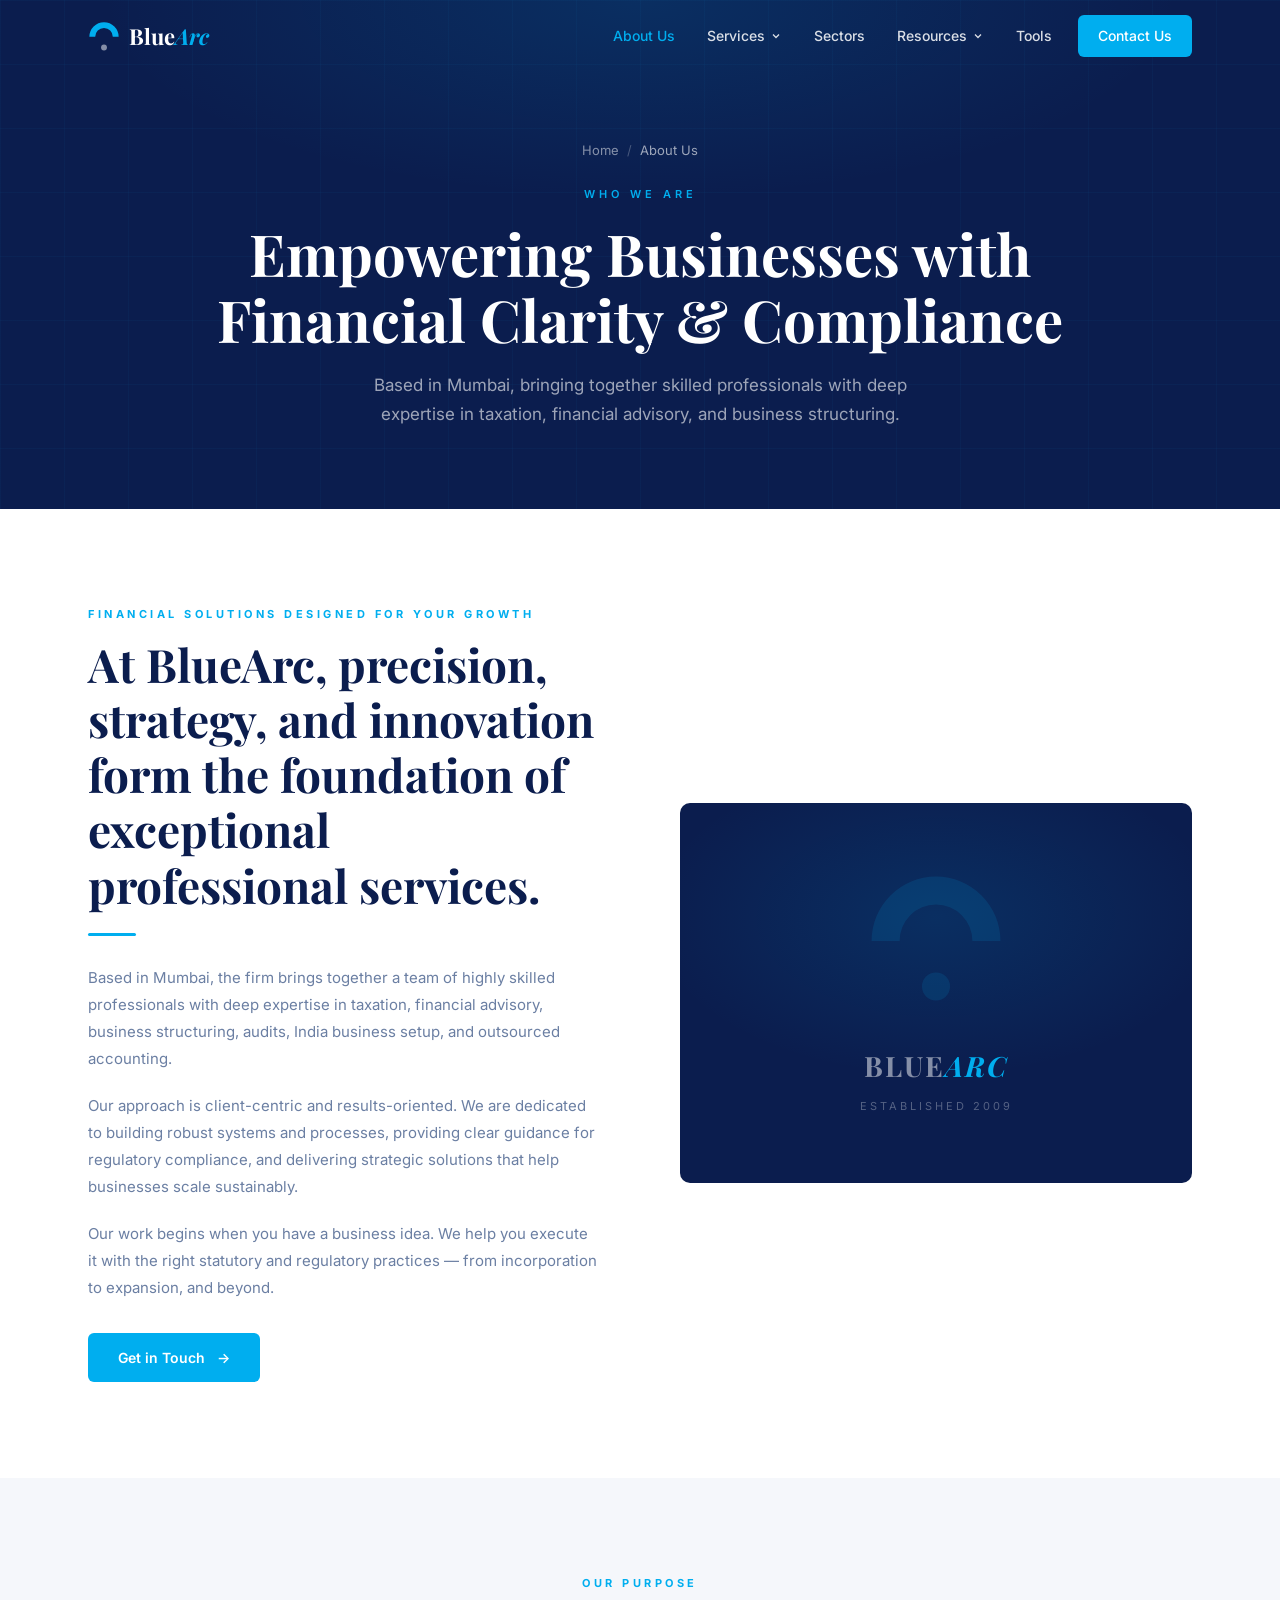
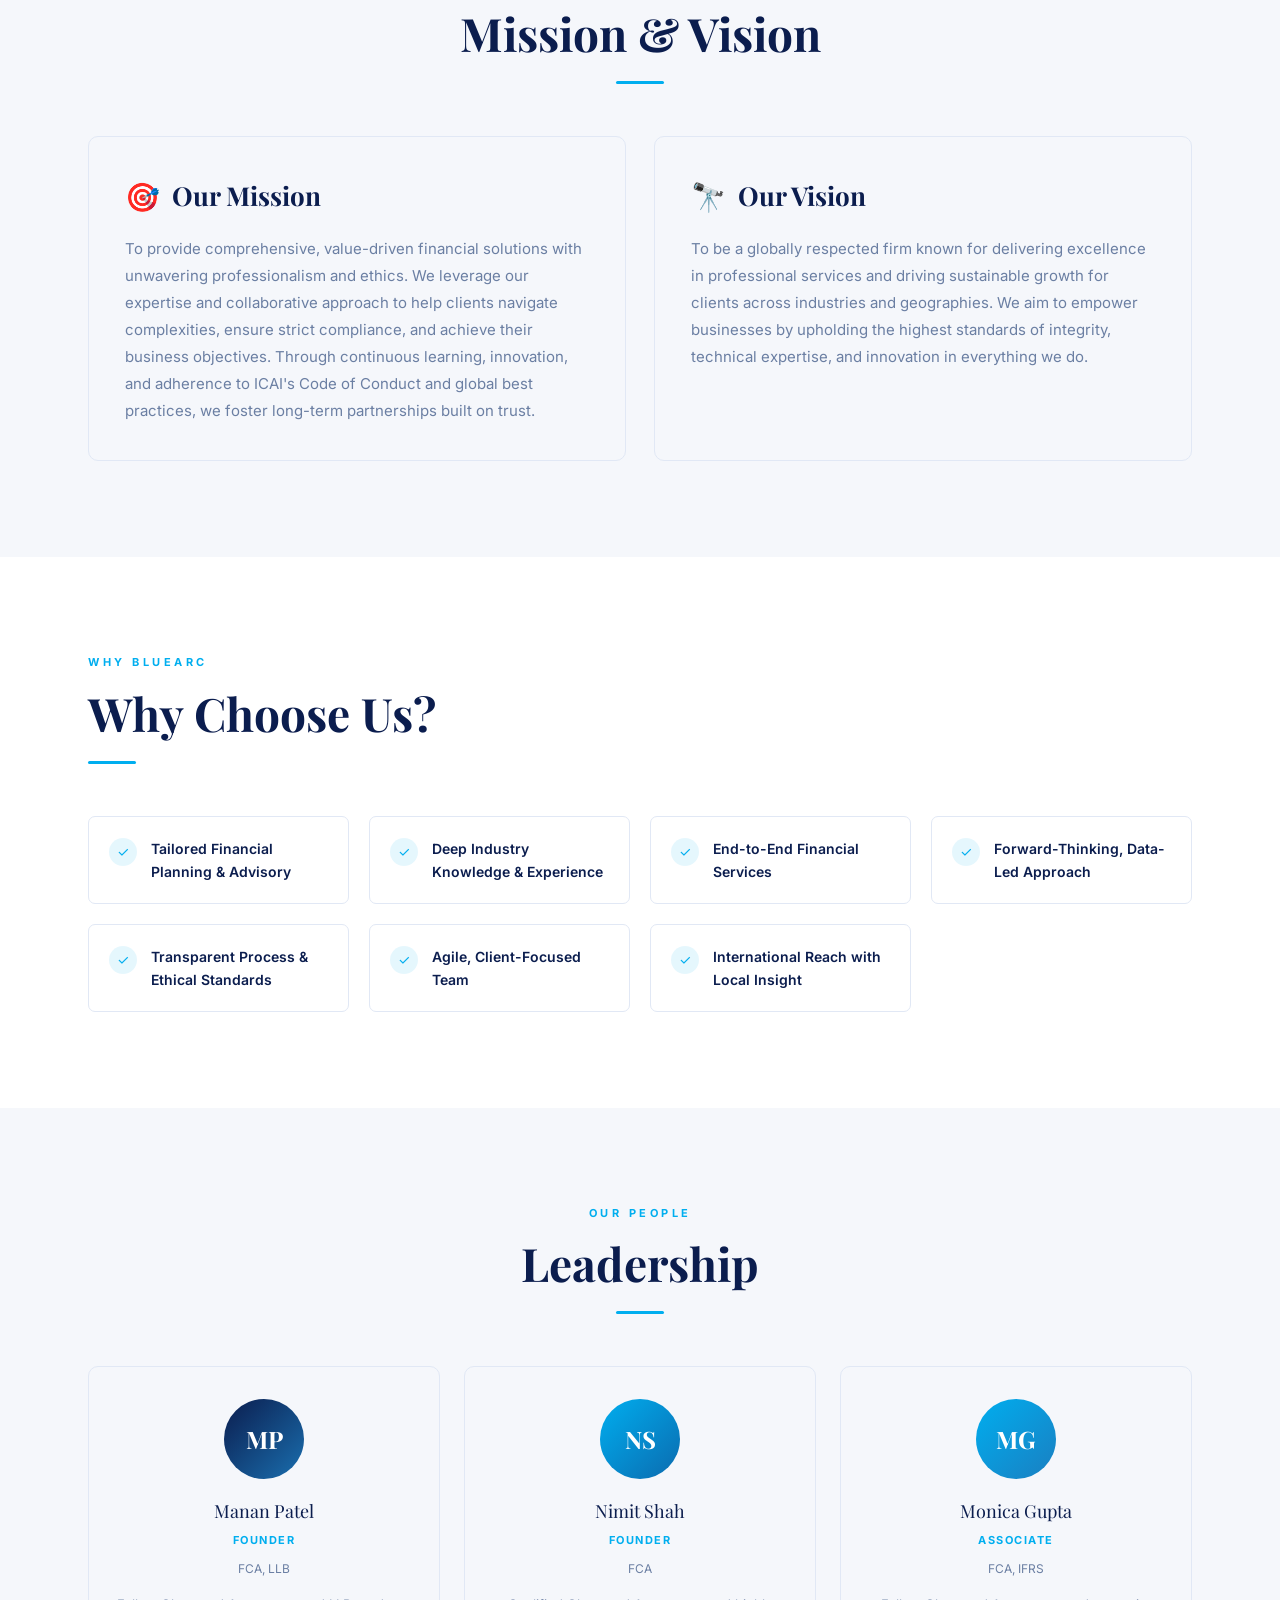
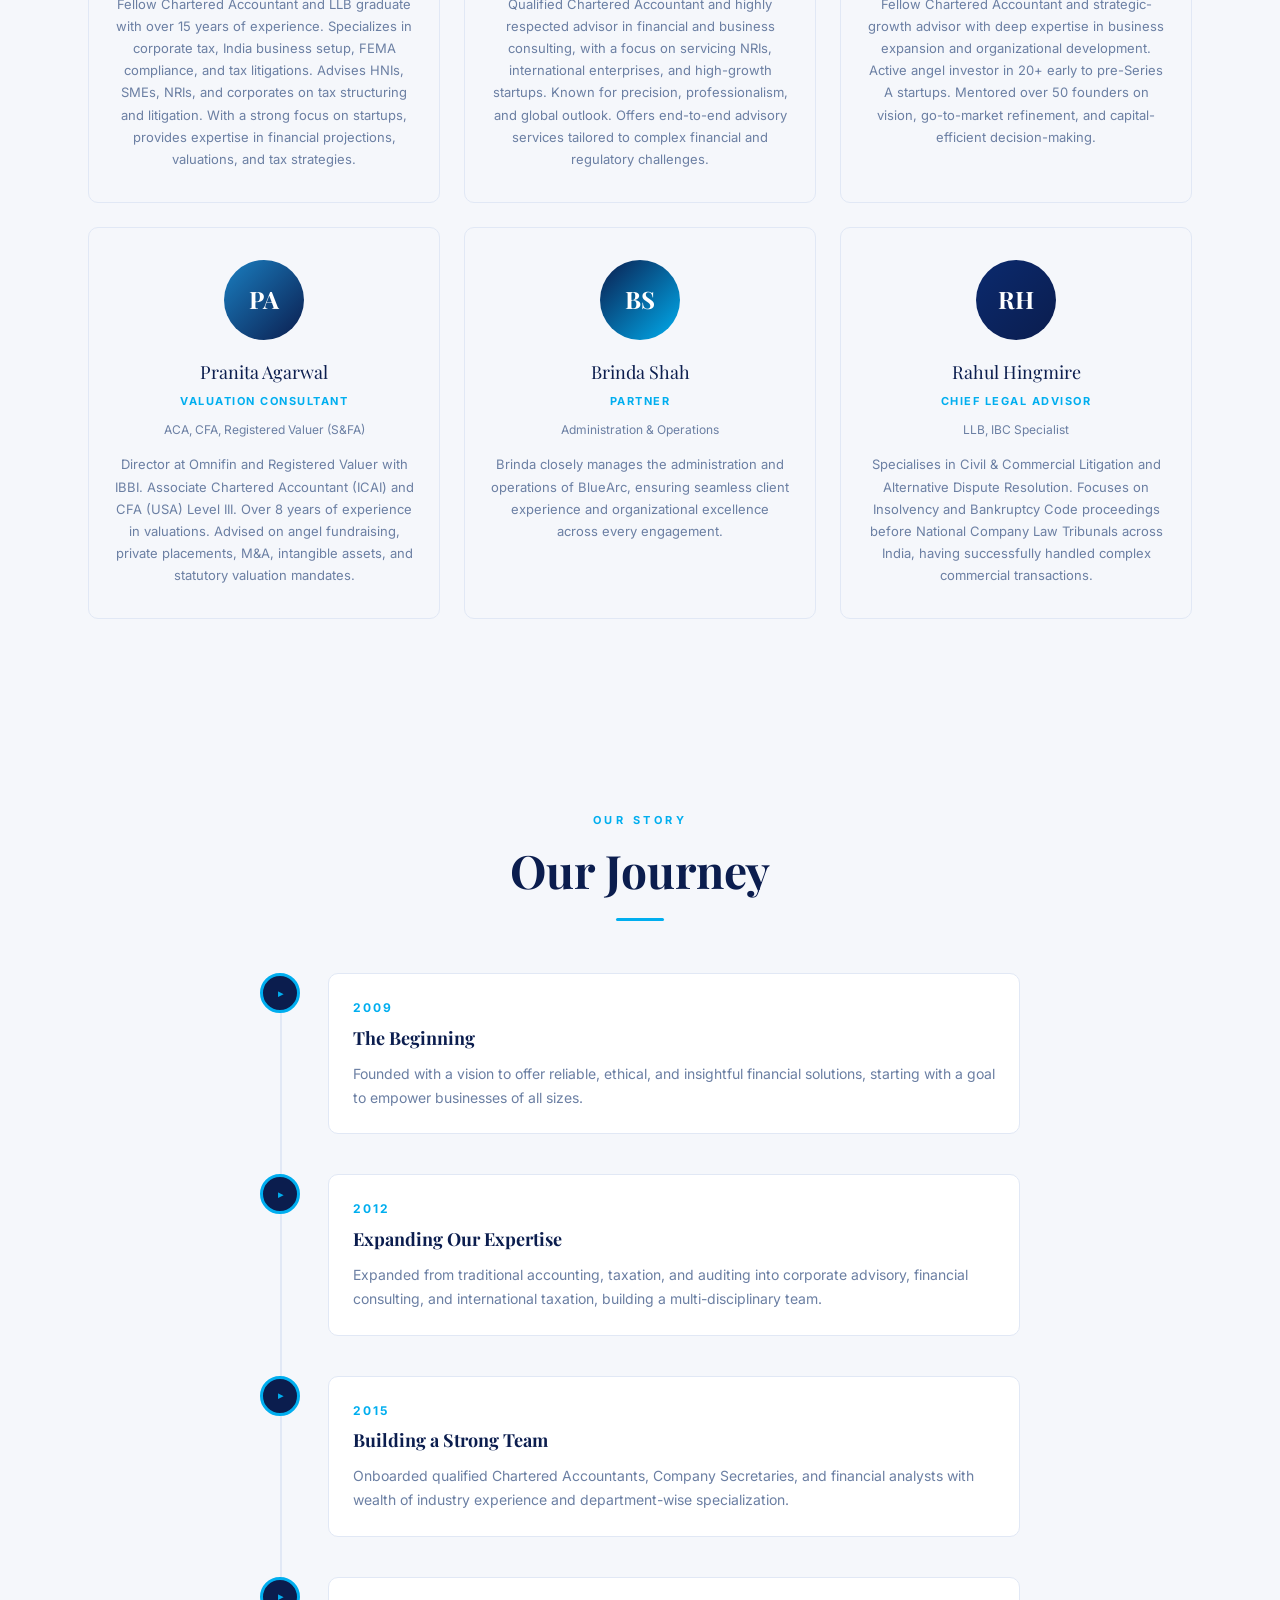
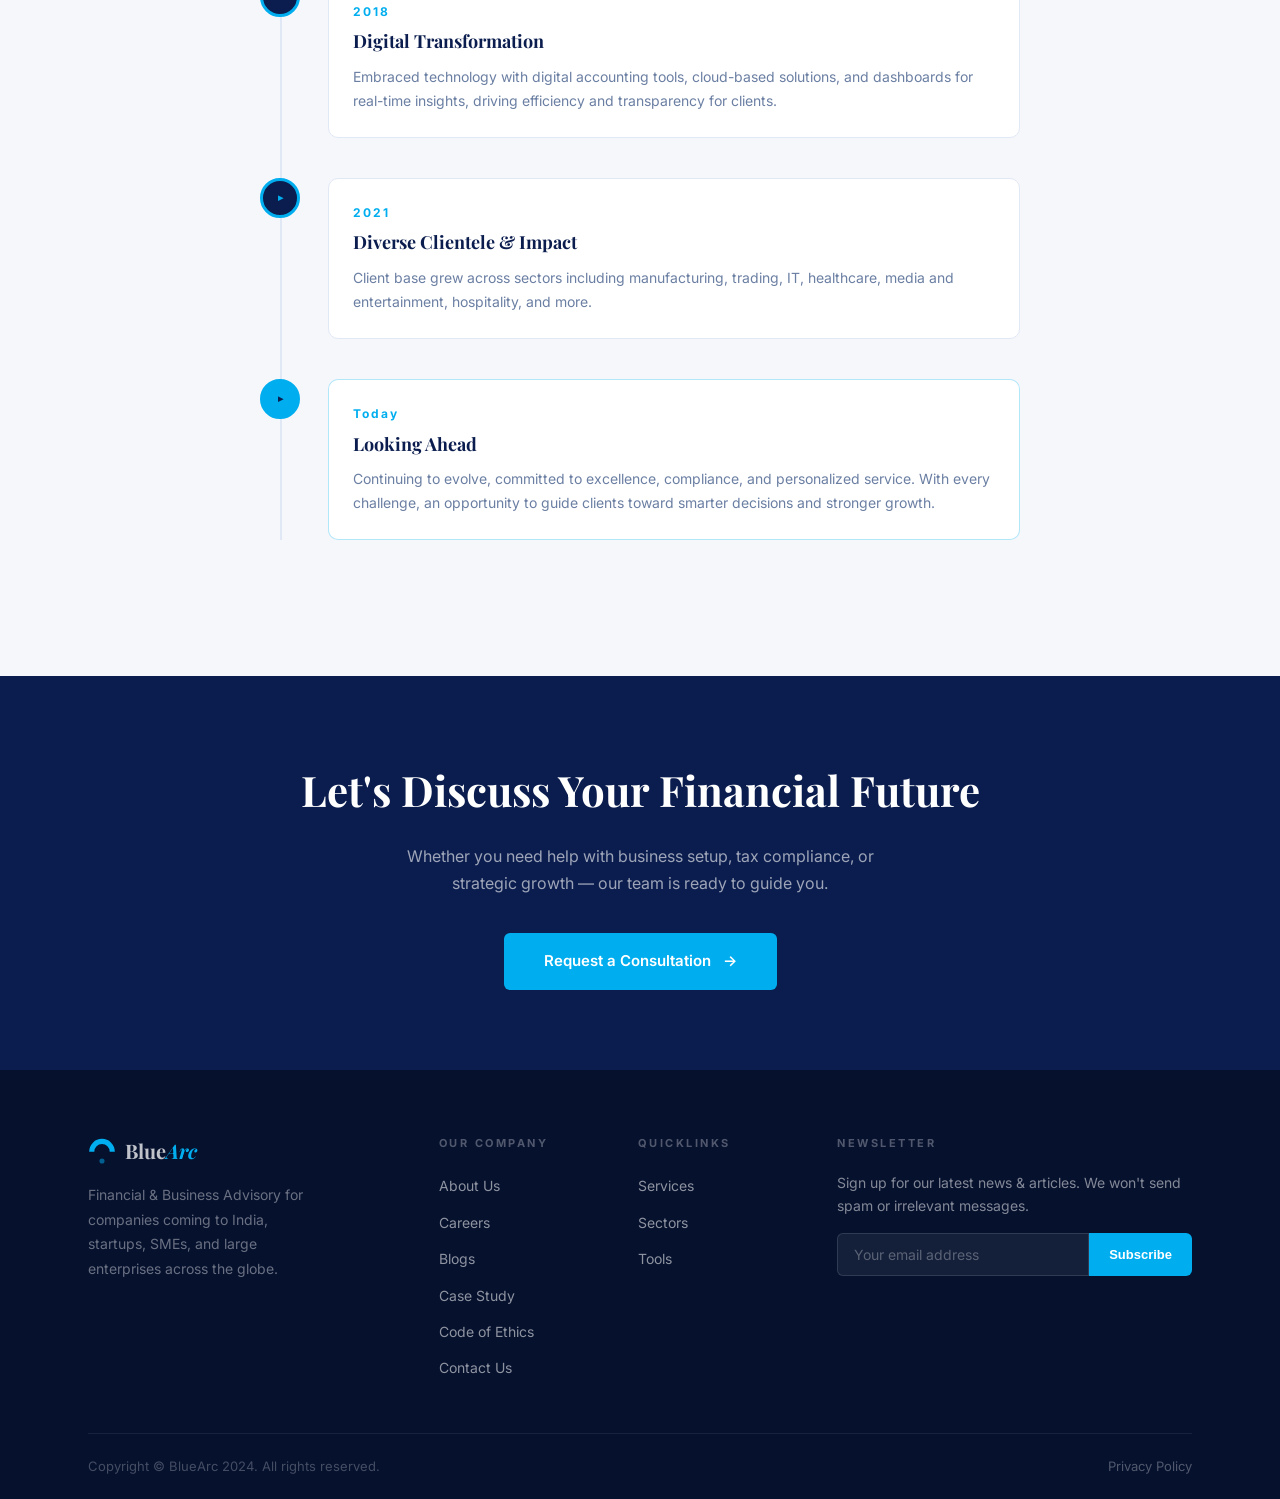
==== about.html @ c13bd87a "Initial commit — BlueArc website Multi-page static site with homepage, about, services, sectors, blo" ====
<!DOCTYPE html>
<html lang="en">
<head>
  <meta charset="UTF-8" />
  <meta name="viewport" content="width=device-width, initial-scale=1.0" />
  <title>About Us | BlueArc</title>
  <meta name="description" content="At BlueArc, we believe that precision, strategy, and innovation form the foundation of exceptional professional services." />
  <link rel="preconnect" href="https://fonts.googleapis.com" />
  <link rel="preconnect" href="https://fonts.gstatic.com" crossorigin />
  <link href="https://fonts.googleapis.com/css2?family=Playfair+Display:ital,wght@0,400;0,600;0,700;1,400;1,600&family=Inter:wght@300;400;500;600;700&display=swap" rel="stylesheet" />
  <link rel="stylesheet" href="styles.css" />
</head>
<body>

<!-- ═══ NAV ═══ -->
<nav class="nav" id="nav">
  <div class="nav-inner">
    <a href="index.html" class="nav-logo">
      <svg xmlns="http://www.w3.org/2000/svg" viewBox="0 0 120 118" width="32" height="32">
        <path d="M 5,62 A 55,55 0 0,1 115,62 L 93,62 A 33,33 0 0,0 27,62 Z" fill="#00AEEF"/>
        <circle class="logo-dot-el" cx="60" cy="102" r="11" fill="rgba(255,255,255,0.5)"/>
      </svg>
      <span class="logo-text">Blue<em class="logo-arc">Arc</em></span>
    </a>
    <button class="nav-toggle" id="navToggle" aria-label="Toggle menu">
      <span></span><span></span><span></span>
    </button>
    <ul class="nav-menu" id="navMenu">
      <li class="nav-item"><a href="about.html" class="nav-link" aria-current="page">About Us</a></li>
      <li class="nav-item has-dropdown">
        <a href="services.html" class="nav-link">Services
          <svg width="12" height="12" viewBox="0 0 24 24" fill="none" stroke="currentColor" stroke-width="2.5"><polyline points="6 9 12 15 18 9"/></svg>
        </a>
        <div class="nav-dropdown">
          <a href="services.html">All Services</a>
          <div class="nav-dropdown-divider"></div>
          <a href="services.html#business-setup">Business Setup in India</a>
          <a href="services.html#offshore-accounting">Offshore Accounting</a>
          <a href="services.html#direct-taxation">Direct Taxation</a>
          <a href="services.html#indirect-taxation">Indirect Taxation</a>
          <a href="services.html#audit-assurance">Audit &amp; Assurance</a>
          <a href="services.html#virtual-cfo">Virtual CFO</a>
        </div>
      </li>
      <li class="nav-item"><a href="sectors.html" class="nav-link">Sectors</a></li>
      <li class="nav-item has-dropdown">
        <a href="blogs.html" class="nav-link">Resources
          <svg width="12" height="12" viewBox="0 0 24 24" fill="none" stroke="currentColor" stroke-width="2.5"><polyline points="6 9 12 15 18 9"/></svg>
        </a>
        <div class="nav-dropdown">
          <a href="blogs.html">Blogs</a>
          <a href="case-study.html">Case Study</a>
        </div>
      </li>
      <li class="nav-item"><a href="tools.html" class="nav-link">Tools</a></li>
      <li class="nav-item"><a href="contact.html" class="nav-link nav-cta">Contact Us</a></li>
    </ul>
  </div>
</nav>

<!-- ═══ PAGE HERO ═══ -->
<section class="page-hero">
  <div class="page-hero-glow"></div>
  <div class="container" style="position:relative;z-index:1">
    <div class="breadcrumb">
      <a href="index.html">Home</a>
      <span>/</span>
      <span style="color:rgba(255,255,255,0.6)">About Us</span>
    </div>
    <span class="page-hero-label">Who We Are</span>
    <h1>Empowering Businesses with<br>Financial Clarity &amp; Compliance</h1>
    <p>Based in Mumbai, bringing together skilled professionals with deep expertise in taxation, financial advisory, and business structuring.</p>
  </div>
</section>

<!-- ═══ ABOUT INTRO ═══ -->
<section class="about-intro section">
  <div class="container">
    <div class="about-intro-grid">
      <div class="about-intro-text reveal">
        <span class="label">Financial Solutions Designed for Your Growth</span>
        <h2 class="section-title">At BlueArc, precision, strategy, and innovation form the foundation of exceptional professional services.</h2>
        <div class="divider" style="margin-bottom:28px"></div>
        <p>Based in Mumbai, the firm brings together a team of highly skilled professionals with deep expertise in taxation, financial advisory, business structuring, audits, India business setup, and outsourced accounting.</p>
        <p>Our approach is client-centric and results-oriented. We are dedicated to building robust systems and processes, providing clear guidance for regulatory compliance, and delivering strategic solutions that help businesses scale sustainably.</p>
        <p>Our work begins when you have a business idea. We help you execute it with the right statutory and regulatory practices — from incorporation to expansion, and beyond.</p>
        <div style="margin-top:32px">
          <a href="contact.html" class="btn btn-primary btn-arrow">Get in Touch</a>
        </div>
      </div>
      <div class="about-intro-image reveal reveal-d1">
        <div class="about-intro-image-inner">
          <svg xmlns="http://www.w3.org/2000/svg" viewBox="0 0 200 200" width="140" height="140" class="about-logo-large">
            <path d="M 8,100 A 90,90 0 0,1 192,100 L 152,100 A 50,50 0 0,0 48,100 Z" fill="#00AEEF"/>
            <circle cx="100" cy="165" r="20" fill="#00AEEF"/>
          </svg>
          <div style="margin-top:24px; color:rgba(255,255,255,0.5); font-family:'Playfair Display',serif; font-size:28px; font-weight:700; letter-spacing:2px">BLUE<em style="font-style:italic;color:#00AEEF">ARC</em></div>
          <div style="margin-top:8px; color:rgba(255,255,255,0.3); font-size:11px; letter-spacing:3px; text-transform:uppercase">Established 2009</div>
        </div>
      </div>
    </div>
  </div>
</section>

<!-- ═══ MISSION + VISION ═══ -->
<section class="section" style="background:var(--light)">
  <div class="container">
    <div class="section-head centered reveal">
      <span class="label">Our Purpose</span>
      <h2 class="section-title">Mission &amp; Vision</h2>
      <div class="divider divider-center"></div>
    </div>
    <div class="mv-grid">
      <div class="mv-card reveal">
        <h3><span>🎯</span> Our Mission</h3>
        <p>To provide comprehensive, value-driven financial solutions with unwavering professionalism and ethics. We leverage our expertise and collaborative approach to help clients navigate complexities, ensure strict compliance, and achieve their business objectives. Through continuous learning, innovation, and adherence to ICAI's Code of Conduct and global best practices, we foster long-term partnerships built on trust.</p>
      </div>
      <div class="mv-card reveal reveal-d1">
        <h3><span>🔭</span> Our Vision</h3>
        <p>To be a globally respected firm known for delivering excellence in professional services and driving sustainable growth for clients across industries and geographies. We aim to empower businesses by upholding the highest standards of integrity, technical expertise, and innovation in everything we do.</p>
      </div>
    </div>
  </div>
</section>

<!-- ═══ WHY CHOOSE US ═══ -->
<section class="section" style="background:var(--white)">
  <div class="container">
    <div class="section-head reveal">
      <span class="label">Why BlueArc</span>
      <h2 class="section-title">Why Choose Us?</h2>
      <div class="divider"></div>
    </div>
    <div class="why-full-grid">
      <div class="why-full-item reveal">
        <div class="why-check">✓</div>
        <p>Tailored Financial Planning &amp; Advisory</p>
      </div>
      <div class="why-full-item reveal reveal-d1">
        <div class="why-check">✓</div>
        <p>Deep Industry Knowledge &amp; Experience</p>
      </div>
      <div class="why-full-item reveal reveal-d2">
        <div class="why-check">✓</div>
        <p>End-to-End Financial Services</p>
      </div>
      <div class="why-full-item reveal">
        <div class="why-check">✓</div>
        <p>Forward-Thinking, Data-Led Approach</p>
      </div>
      <div class="why-full-item reveal reveal-d1">
        <div class="why-check">✓</div>
        <p>Transparent Process &amp; Ethical Standards</p>
      </div>
      <div class="why-full-item reveal reveal-d2">
        <div class="why-check">✓</div>
        <p>Agile, Client-Focused Team</p>
      </div>
      <div class="why-full-item reveal">
        <div class="why-check">✓</div>
        <p>International Reach with Local Insight</p>
      </div>
    </div>
  </div>
</section>

<!-- ═══ TEAM ═══ -->
<section class="team section" style="background:var(--light)">
  <div class="container">
    <div class="section-head centered reveal">
      <span class="label">Our People</span>
      <h2 class="section-title">Leadership</h2>
      <div class="divider divider-center"></div>
    </div>
    <div class="team-grid" style="grid-template-columns:repeat(3,1fr)">

      <div class="team-card reveal">
        <div class="team-avatar" style="background:linear-gradient(135deg,#0B1D4E,#1A6FAF)">MP</div>
        <div class="team-name">Manan Patel</div>
        <div class="team-role">Founder</div>
        <div class="team-creds">FCA, LLB</div>
        <p class="team-bio">Fellow Chartered Accountant and LLB graduate with over 15 years of experience. Specializes in corporate tax, India business setup, FEMA compliance, and tax litigations. Advises HNIs, SMEs, NRIs, and corporates on tax structuring and litigation. With a strong focus on startups, provides expertise in financial projections, valuations, and tax strategies.</p>
      </div>

      <div class="team-card reveal reveal-d1">
        <div class="team-avatar" style="background:linear-gradient(135deg,#00AEEF,#0B6BAF)">NS</div>
        <div class="team-name">Nimit Shah</div>
        <div class="team-role">Founder</div>
        <div class="team-creds">FCA</div>
        <p class="team-bio">Qualified Chartered Accountant and highly respected advisor in financial and business consulting, with a focus on servicing NRIs, international enterprises, and high-growth startups. Known for precision, professionalism, and global outlook. Offers end-to-end advisory services tailored to complex financial and regulatory challenges.</p>
      </div>

      <div class="team-card reveal reveal-d2">
        <div class="team-avatar" style="background:linear-gradient(135deg,#00AEEF,#1A7FC1)">MG</div>
        <div class="team-name">Monica Gupta</div>
        <div class="team-role">Associate</div>
        <div class="team-creds">FCA, IFRS</div>
        <p class="team-bio">Fellow Chartered Accountant and strategic-growth advisor with deep expertise in business expansion and organizational development. Active angel investor in 20+ early to pre-Series A startups. Mentored over 50 founders on vision, go-to-market refinement, and capital-efficient decision-making.</p>
      </div>

      <div class="team-card reveal">
        <div class="team-avatar" style="background:linear-gradient(135deg,#1A7FC1,#0B1D4E)">PA</div>
        <div class="team-name">Pranita Agarwal</div>
        <div class="team-role">Valuation Consultant</div>
        <div class="team-creds">ACA, CFA, Registered Valuer (S&amp;FA)</div>
        <p class="team-bio">Director at Omnifin and Registered Valuer with IBBI. Associate Chartered Accountant (ICAI) and CFA (USA) Level III. Over 8 years of experience in valuations. Advised on angel fundraising, private placements, M&amp;A, intangible assets, and statutory valuation mandates.</p>
      </div>

      <div class="team-card reveal reveal-d1">
        <div class="team-avatar" style="background:linear-gradient(135deg,#0B1D4E,#00AEEF)">BS</div>
        <div class="team-name">Brinda Shah</div>
        <div class="team-role">Partner</div>
        <div class="team-creds">Administration &amp; Operations</div>
        <p class="team-bio">Brinda closely manages the administration and operations of BlueArc, ensuring seamless client experience and organizational excellence across every engagement.</p>
      </div>

      <div class="team-card reveal reveal-d2">
        <div class="team-avatar" style="background:linear-gradient(135deg,#0B2A6E,#0B1D4E)">RH</div>
        <div class="team-name">Rahul Hingmire</div>
        <div class="team-role">Chief Legal Advisor</div>
        <div class="team-creds">LLB, IBC Specialist</div>
        <p class="team-bio">Specialises in Civil &amp; Commercial Litigation and Alternative Dispute Resolution. Focuses on Insolvency and Bankruptcy Code proceedings before National Company Law Tribunals across India, having successfully handled complex commercial transactions.</p>
      </div>

    </div>
  </div>
</section>

<!-- ═══ JOURNEY TIMELINE ═══ -->
<section class="timeline-section section">
  <div class="container">
    <div class="section-head centered reveal">
      <span class="label">Our Story</span>
      <h2 class="section-title">Our Journey</h2>
      <div class="divider divider-center"></div>
    </div>
    <div class="timeline">

      <div class="timeline-item reveal">
        <div class="timeline-dot"><span>▸</span></div>
        <div class="timeline-body">
          <div class="timeline-year">2009</div>
          <h4>The Beginning</h4>
          <p>Founded with a vision to offer reliable, ethical, and insightful financial solutions, starting with a goal to empower businesses of all sizes.</p>
        </div>
      </div>

      <div class="timeline-item reveal">
        <div class="timeline-dot"><span>▸</span></div>
        <div class="timeline-body">
          <div class="timeline-year">2012</div>
          <h4>Expanding Our Expertise</h4>
          <p>Expanded from traditional accounting, taxation, and auditing into corporate advisory, financial consulting, and international taxation, building a multi-disciplinary team.</p>
        </div>
      </div>

      <div class="timeline-item reveal">
        <div class="timeline-dot"><span>▸</span></div>
        <div class="timeline-body">
          <div class="timeline-year">2015</div>
          <h4>Building a Strong Team</h4>
          <p>Onboarded qualified Chartered Accountants, Company Secretaries, and financial analysts with wealth of industry experience and department-wise specialization.</p>
        </div>
      </div>

      <div class="timeline-item reveal">
        <div class="timeline-dot"><span>▸</span></div>
        <div class="timeline-body">
          <div class="timeline-year">2018</div>
          <h4>Digital Transformation</h4>
          <p>Embraced technology with digital accounting tools, cloud-based solutions, and dashboards for real-time insights, driving efficiency and transparency for clients.</p>
        </div>
      </div>

      <div class="timeline-item reveal">
        <div class="timeline-dot"><span>▸</span></div>
        <div class="timeline-body">
          <div class="timeline-year">2021</div>
          <h4>Diverse Clientele &amp; Impact</h4>
          <p>Client base grew across sectors including manufacturing, trading, IT, healthcare, media and entertainment, hospitality, and more.</p>
        </div>
      </div>

      <div class="timeline-item reveal">
        <div class="timeline-dot" style="background:var(--cyan)"><span style="color:var(--navy)">▸</span></div>
        <div class="timeline-body" style="border-color:rgba(0,174,239,0.3)">
          <div class="timeline-year">Today</div>
          <h4>Looking Ahead</h4>
          <p>Continuing to evolve, committed to excellence, compliance, and personalized service. With every challenge, an opportunity to guide clients toward smarter decisions and stronger growth.</p>
        </div>
      </div>

    </div>
  </div>
</section>

<!-- ═══ CTA ═══ -->
<section class="cta-banner">
  <div class="container">
    <h2>Let's Discuss Your Financial Future</h2>
    <p>Whether you need help with business setup, tax compliance, or strategic growth — our team is ready to guide you.</p>
    <a href="contact.html" class="btn btn-primary btn-lg btn-arrow">Request a Consultation</a>
  </div>
</section>

<!-- ═══ FOOTER ═══ -->
<footer class="footer">
  <div class="container">
    <div class="footer-top">
      <div class="footer-brand">
        <div class="footer-logo">
          <svg xmlns="http://www.w3.org/2000/svg" viewBox="0 0 120 118" width="28" height="28">
            <path d="M 5,62 A 55,55 0 0,1 115,62 L 93,62 A 33,33 0 0,0 27,62 Z" fill="#00AEEF"/>
            <circle cx="60" cy="102" r="11" fill="rgba(0,174,239,0.5)"/>
          </svg>
          <span class="footer-logo-text">Blue<em>Arc</em></span>
        </div>
        <p>Financial &amp; Business Advisory for companies coming to India, startups, SMEs, and large enterprises across the globe.</p>
      </div>
      <div class="footer-col">
        <h5>Our Company</h5>
        <ul>
          <li><a href="about.html">About Us</a></li>
          <li><a href="#">Careers</a></li>
          <li><a href="blogs.html">Blogs</a></li>
          <li><a href="case-study.html">Case Study</a></li>
          <li><a href="#">Code of Ethics</a></li>
          <li><a href="contact.html">Contact Us</a></li>
        </ul>
      </div>
      <div class="footer-col">
        <h5>Quicklinks</h5>
        <ul>
          <li><a href="services.html">Services</a></li>
          <li><a href="sectors.html">Sectors</a></li>
          <li><a href="tools.html">Tools</a></li>
        </ul>
      </div>
      <div class="footer-col footer-newsletter">
        <h5>Newsletter</h5>
        <p>Sign up for our latest news &amp; articles. We won't send spam or irrelevant messages.</p>
        <div class="newsletter-form">
          <input type="email" class="newsletter-input" placeholder="Your email address" />
          <button class="newsletter-btn">Subscribe</button>
        </div>
      </div>
    </div>
    <div class="footer-bottom">
      <p>Copyright © BlueArc 2024. All rights reserved.</p>
      <div class="footer-bottom-links">
        <a href="#">Privacy Policy</a>
      </div>
    </div>
  </div>
</footer>

<script src="script.js"></script>
</body>
</html>
---- styles.css ----
/* ─────────────────────── BASE ─────────────────────── */
*, *::before, *::after { box-sizing: border-box; margin: 0; padding: 0; }
html { scroll-behavior: smooth; }
body { font-family: 'Inter', sans-serif; color: #1A2744; line-height: 1.65; -webkit-font-smoothing: antialiased; }
a { text-decoration: none; color: inherit; }
img { max-width: 100%; display: block; }
ul { list-style: none; }

:root {
  --navy:   #0B1D4E;
  --navy2:  #06112E;
  --cyan:   #00AEEF;
  --cyan2:  #0090CC;
  --white:  #FFFFFF;
  --light:  #F5F7FB;
  --text:   #1A2744;
  --muted:  #6B7FA3;
  --border: #E1E8F5;
  --shadow: 0 4px 20px rgba(11,29,78,0.08);
  --shadow-lg: 0 10px 40px rgba(11,29,78,0.13);
  --radius: 10px;
  --ease:   0.28s ease;
}

.container { max-width: 1160px; margin: 0 auto; padding: 0 28px; }

/* ─────────────────────── BUTTONS ─────────────────────── */
.btn {
  display: inline-flex; align-items: center; gap: 8px;
  padding: 13px 30px; border-radius: 6px;
  font-family: 'Inter', sans-serif; font-size: 14px; font-weight: 600;
  cursor: pointer; border: none; transition: all var(--ease);
}
.btn-primary { background: var(--cyan); color: #fff; }
.btn-primary:hover { background: var(--cyan2); transform: translateY(-2px); box-shadow: 0 8px 20px rgba(0,174,239,0.3); }
.btn-outline-white { background: transparent; border: 2px solid rgba(255,255,255,0.45); color: #fff; }
.btn-outline-white:hover { border-color: #fff; background: rgba(255,255,255,0.1); }
.btn-outline { background: transparent; border: 2px solid var(--cyan); color: var(--cyan); }
.btn-outline:hover { background: var(--cyan); color: #fff; }
.btn-dark { background: var(--navy); color: #fff; }
.btn-dark:hover { background: var(--navy2); }
.btn-arrow::after { content: '→'; margin-left: 4px; transition: transform var(--ease); }
.btn-arrow:hover::after { transform: translateX(4px); }
.btn-sm { padding: 9px 20px; font-size: 13px; }
.btn-lg { padding: 16px 40px; font-size: 15px; }
.btn-full { width: 100%; justify-content: center; }

/* ─────────────────────── NAV ─────────────────────── */
.nav {
  position: fixed; top: 0; left: 0; right: 0; z-index: 1000;
  padding: 0;
  transition: background var(--ease), box-shadow var(--ease);
}
.nav.scrolled { background: var(--white); box-shadow: 0 2px 24px rgba(11,29,78,0.09); }
.nav-inner {
  max-width: 1160px; margin: 0 auto; padding: 0 28px;
  display: flex; align-items: center; justify-content: space-between;
  height: 72px;
}
.nav-logo { display: flex; align-items: center; gap: 9px; }
.logo-text { font-family: 'Playfair Display', serif; font-size: 22px; font-weight: 700; color: #fff; transition: color var(--ease); }
.nav.scrolled .logo-text { color: var(--navy); }
.logo-arc { font-style: italic; color: var(--cyan); }
.logo-dot-el { fill: rgba(255,255,255,0.5); transition: fill var(--ease); }
.nav.scrolled .logo-dot-el { fill: var(--navy); }

.nav-menu { display: flex; align-items: center; gap: 4px; }
.nav-item { position: relative; }
.nav-link {
  display: flex; align-items: center; gap: 5px;
  padding: 10px 14px; border-radius: 6px;
  font-size: 14px; font-weight: 500;
  color: rgba(255,255,255,0.85);
  transition: color var(--ease), background var(--ease);
  white-space: nowrap;
}
.nav.scrolled .nav-link { color: var(--navy); }
.nav-link:hover { color: var(--cyan); background: rgba(0,174,239,0.07); }
.nav-link svg { transition: transform var(--ease); }
.nav-item:hover .nav-link svg { transform: rotate(180deg); }

.nav-dropdown {
  display: none;
  position: absolute; top: calc(100% + 6px); left: 0;
  min-width: 230px;
  background: #fff;
  border-radius: var(--radius);
  box-shadow: 0 8px 32px rgba(11,29,78,0.13);
  border: 1px solid var(--border);
  padding: 6px 0;
  z-index: 200;
}
.nav-item:hover .nav-dropdown { display: block; }
.nav-dropdown a {
  display: block; padding: 11px 18px;
  font-size: 14px; color: var(--text);
  transition: background var(--ease), color var(--ease);
}
.nav-dropdown a:hover { background: var(--light); color: var(--cyan); }
.nav-dropdown-divider { height: 1px; background: var(--border); margin: 4px 0; }

.nav-cta {
  margin-left: 8px;
  padding: 9px 20px !important;
  background: var(--cyan) !important;
  color: #fff !important;
  border-radius: 6px;
}
.nav-cta:hover { background: var(--cyan2) !important; }

.nav-toggle {
  display: none; flex-direction: column; gap: 5px;
  background: none; border: none; cursor: pointer; padding: 4px; z-index: 1001;
}
.nav-toggle span { display: block; width: 23px; height: 2px; background: #fff; border-radius: 2px; transition: all var(--ease); }
.nav.scrolled .nav-toggle span { background: var(--navy); }

/* ─────────────────────── HERO (homepage) ─────────────────────── */
.hero {
  min-height: 100vh;
  background: var(--navy);
  display: flex; align-items: center; justify-content: center;
  text-align: center;
  position: relative; overflow: hidden;
  padding-top: 72px;
}
.hero::before {
  content: '';
  position: absolute; inset: 0;
  background-image: linear-gradient(rgba(0,174,239,0.05) 1px, transparent 1px),
    linear-gradient(90deg, rgba(0,174,239,0.05) 1px, transparent 1px);
  background-size: 64px 64px;
  pointer-events: none;
}
.hero-glow {
  position: absolute; inset: 0; pointer-events: none;
  background:
    radial-gradient(ellipse 70% 55% at 50% 0%, rgba(0,174,239,0.13) 0%, transparent 65%),
    radial-gradient(ellipse 35% 50% at 90% 90%, rgba(0,174,239,0.07) 0%, transparent 55%);
}
.hero-content { position: relative; z-index: 1; max-width: 800px; padding: 60px 28px; }
.hero-eyebrow { font-size: 11px; letter-spacing: 4px; text-transform: uppercase; color: rgba(255,255,255,0.45); margin-bottom: 24px; font-weight: 600; }
.hero-title {
  font-family: 'Playfair Display', serif;
  font-size: clamp(38px, 6.5vw, 72px);
  font-weight: 700; line-height: 1.1; color: #fff;
  margin-bottom: 20px;
}
.hero-title em { font-style: italic; color: var(--cyan); }
.hero-sub { font-size: clamp(16px, 2vw, 20px); color: rgba(255,255,255,0.65); margin-bottom: 44px; font-weight: 300; line-height: 1.6; }
.hero-ctas { display: flex; gap: 14px; justify-content: center; flex-wrap: wrap; }
.hero-scroll {
  position: absolute; bottom: 40px; left: 50%; transform: translateX(-50%);
  display: flex; flex-direction: column; align-items: center; gap: 8px;
}
.hero-scroll-label { font-size: 10px; letter-spacing: 3px; text-transform: uppercase; color: rgba(255,255,255,0.3); }
.hero-scroll-line { width: 1px; height: 44px; background: linear-gradient(to bottom, var(--cyan), transparent); animation: lineDown 2s ease-in-out infinite; }
@keyframes lineDown { 0%,100%{opacity:.2; transform:scaleY(.4); transform-origin:top} 50%{opacity:1; transform:scaleY(1)} }

/* ─────────────────────── PAGE HERO (inner pages) ─────────────────────── */
.page-hero {
  background: var(--navy);
  padding: 140px 0 80px;
  text-align: center;
  position: relative; overflow: hidden;
}
.page-hero::before {
  content: '';
  position: absolute; inset: 0;
  background-image: linear-gradient(rgba(0,174,239,0.04) 1px, transparent 1px),
    linear-gradient(90deg, rgba(0,174,239,0.04) 1px, transparent 1px);
  background-size: 64px 64px; pointer-events: none;
}
.page-hero-glow {
  position: absolute; inset: 0; pointer-events: none;
  background: radial-gradient(ellipse 65% 60% at 50% 0%, rgba(0,174,239,0.12) 0%, transparent 65%);
}
.page-hero-label { font-size: 11px; letter-spacing: 4px; text-transform: uppercase; color: var(--cyan); margin-bottom: 16px; display: block; font-weight: 600; }
.page-hero h1 { font-family: 'Playfair Display', serif; font-size: clamp(32px, 5vw, 58px); font-weight: 700; color: #fff; line-height: 1.15; }
.page-hero p { margin-top: 18px; font-size: 17px; color: rgba(255,255,255,0.6); max-width: 540px; margin-left: auto; margin-right: auto; line-height: 1.7; }
.breadcrumb { display: flex; align-items: center; gap: 8px; justify-content: center; margin-bottom: 24px; font-size: 13px; color: rgba(255,255,255,0.4); }
.breadcrumb a { color: rgba(255,255,255,0.5); transition: color var(--ease); }
.breadcrumb a:hover { color: var(--cyan); }
.breadcrumb span { color: rgba(255,255,255,0.25); }

/* ─────────────────────── SECTION COMMON ─────────────────────── */
.section { padding: 96px 0; }
.section-sm { padding: 70px 0; }
.label { display: block; font-size: 11px; font-weight: 700; letter-spacing: 3.5px; text-transform: uppercase; color: var(--cyan); margin-bottom: 14px; }
.label-light { color: rgba(255,255,255,0.5); }
.section-title { font-family: 'Playfair Display', serif; font-size: clamp(28px, 3.8vw, 46px); font-weight: 700; line-height: 1.2; color: var(--navy); margin-bottom: 16px; }
.section-title-light { color: #fff; }
.section-desc { font-size: 16px; color: var(--muted); max-width: 560px; line-height: 1.75; }
.section-head { margin-bottom: 52px; }
.section-head.centered { text-align: center; }
.section-head.centered .section-desc { margin: 0 auto; }
.divider { width: 48px; height: 3px; background: var(--cyan); border-radius: 2px; margin: 20px 0 0; }
.divider-center { margin: 20px auto 0; }

/* ─────────────────────── STATS ─────────────────────── */
.stats { background: var(--white); padding: 70px 0; border-bottom: 1px solid var(--border); }
.stats-top { display: grid; grid-template-columns: repeat(3,1fr); gap: 0; margin-bottom: 48px; }
.stat-item { text-align: center; padding: 28px 20px; border-right: 1px solid var(--border); }
.stat-item:last-child { border-right: none; }
.stat-number { font-family: 'Playfair Display', serif; font-size: 52px; font-weight: 700; color: var(--navy); line-height: 1; margin-bottom: 8px; display: block; }
.stat-number .plus { color: var(--cyan); }
.stat-label { font-size: 14px; font-weight: 600; color: var(--navy); display: block; margin-bottom: 4px; }
.stat-sub { font-size: 12px; color: var(--muted); }
.stats-metrics { display: grid; grid-template-columns: repeat(3,1fr); gap: 16px; }
.metric { text-align: center; padding: 20px; border-radius: var(--radius); background: var(--light); }
.metric-bar { height: 4px; background: var(--border); border-radius: 2px; margin-bottom: 12px; overflow: hidden; }
.metric-fill { height: 100%; background: var(--cyan); border-radius: 2px; width: 0; transition: width 1.2s ease; }
.metric-value { font-size: 26px; font-weight: 700; color: var(--navy); font-family: 'Playfair Display', serif; }
.metric-name { font-size: 13px; color: var(--muted); margin-top: 4px; }

/* ─────────────────────── WHY CHOOSE US ─────────────────────── */
.why { background: var(--light); }
.why-grid { display: grid; grid-template-columns: repeat(4,1fr); gap: 24px; }
.why-card {
  background: #fff; padding: 32px 28px;
  border-radius: var(--radius); border: 1px solid var(--border);
  transition: all var(--ease);
}
.why-card:hover { transform: translateY(-4px); box-shadow: var(--shadow-lg); border-color: rgba(0,174,239,0.3); }
.why-icon {
  width: 52px; height: 52px; border-radius: 12px;
  background: rgba(0,174,239,0.08); color: var(--cyan);
  display: flex; align-items: center; justify-content: center;
  margin-bottom: 20px;
}
.why-card h4 { font-family: 'Playfair Display', serif; font-size: 18px; color: var(--navy); margin-bottom: 12px; }
.why-card p { font-size: 14px; color: var(--muted); line-height: 1.75; }

/* ─────────────────────── SERVICES PREVIEW (homepage) ─────────────────────── */
.services-preview { background: #fff; }
.services-grid { display: grid; grid-template-columns: repeat(2,1fr); gap: 24px; margin-bottom: 40px; }
.service-card {
  display: flex; gap: 20px; align-items: flex-start;
  padding: 30px; border-radius: var(--radius);
  border: 1px solid var(--border);
  transition: all var(--ease);
}
.service-card:hover { transform: translateY(-3px); box-shadow: var(--shadow); border-color: rgba(0,174,239,0.3); }
.service-num {
  font-family: 'Playfair Display', serif; font-size: 32px; font-weight: 700;
  color: rgba(0,174,239,0.15); line-height: 1; min-width: 44px; flex-shrink: 0;
}
.service-body h4 { font-family: 'Playfair Display', serif; font-size: 18px; color: var(--navy); margin-bottom: 10px; }
.service-body p { font-size: 14px; color: var(--muted); line-height: 1.7; }
.service-link { display: inline-flex; align-items: center; gap: 5px; margin-top: 12px; font-size: 13px; font-weight: 600; color: var(--cyan); transition: gap var(--ease); }
.service-link:hover { gap: 9px; }

/* ─────────────────────── CTA BANNER ─────────────────────── */
.cta-banner { background: var(--navy); padding: 80px 0; text-align: center; }
.cta-banner h2 { font-family: 'Playfair Display', serif; font-size: clamp(26px, 3.5vw, 42px); color: #fff; margin-bottom: 18px; }
.cta-banner p { font-size: 16px; color: rgba(255,255,255,0.6); max-width: 520px; margin: 0 auto 36px; line-height: 1.7; }

/* ─────────────────────── BLOG ─────────────────────── */
.blog { background: var(--light); }
.blog-grid { display: grid; grid-template-columns: repeat(3,1fr); gap: 24px; margin-bottom: 40px; }
.blog-card { background: #fff; border-radius: var(--radius); border: 1px solid var(--border); overflow: hidden; transition: all var(--ease); }
.blog-card:hover { transform: translateY(-4px); box-shadow: var(--shadow-lg); }
.blog-img { height: 180px; background: var(--navy); display: flex; align-items: center; justify-content: center; position: relative; overflow: hidden; }
.blog-img-inner { width: 100%; height: 100%; display: flex; align-items: center; justify-content: center; }
.blog-img-bg { position: absolute; inset: 0; opacity: 0.12; background: linear-gradient(135deg, var(--cyan), transparent); }
.blog-cat { position: absolute; top: 14px; left: 14px; padding: 4px 12px; background: var(--cyan); color: #fff; border-radius: 20px; font-size: 11px; font-weight: 600; letter-spacing: 0.5px; }
.blog-icon { color: rgba(255,255,255,0.25); }
.blog-body { padding: 24px; }
.blog-meta { display: flex; gap: 14px; align-items: center; font-size: 12px; color: var(--muted); margin-bottom: 12px; }
.blog-meta span { display: flex; align-items: center; gap: 4px; }
.blog-card h4 { font-family: 'Playfair Display', serif; font-size: 17px; color: var(--navy); margin-bottom: 10px; line-height: 1.4; }
.blog-card p { font-size: 13px; color: var(--muted); line-height: 1.7; margin-bottom: 16px; }
.blog-read { font-size: 13px; font-weight: 600; color: var(--cyan); display: inline-flex; align-items: center; gap: 5px; transition: gap var(--ease); }
.blog-read:hover { gap: 9px; }
.blogs-footer { text-align: center; }

/* ─────────────────────── TESTIMONIALS ─────────────────────── */
.testimonials { background: #fff; }
.testimonial-slider { position: relative; overflow: hidden; }
.testimonial-track { display: flex; transition: transform 0.5s ease; }
.testimonial-slide { min-width: 100%; }
.testimonial-grid { display: grid; grid-template-columns: repeat(2,1fr); gap: 24px; }
.testimonial-card { padding: 32px; border-radius: var(--radius); border: 1px solid var(--border); background: var(--light); }
.stars { display: flex; gap: 4px; margin-bottom: 16px; }
.star { color: #F59E0B; font-size: 16px; }
.testimonial-text { font-size: 14px; color: var(--text); line-height: 1.75; margin-bottom: 20px; font-style: italic; }
.testimonial-author { display: flex; align-items: center; gap: 12px; }
.author-avatar { width: 40px; height: 40px; border-radius: 50%; background: var(--navy); display: flex; align-items: center; justify-content: center; font-size: 14px; font-weight: 700; color: #fff; flex-shrink: 0; font-family: 'Playfair Display', serif; }
.author-name { font-size: 14px; font-weight: 600; color: var(--navy); }
.author-sector { font-size: 12px; color: var(--cyan); margin-top: 2px; }
.slider-controls { display: flex; align-items: center; justify-content: center; gap: 12px; margin-top: 32px; }
.slider-btn { width: 40px; height: 40px; border-radius: 50%; border: 1.5px solid var(--border); background: #fff; cursor: pointer; display: flex; align-items: center; justify-content: center; color: var(--navy); transition: all var(--ease); }
.slider-btn:hover { background: var(--cyan); border-color: var(--cyan); color: #fff; }
.slider-dots { display: flex; gap: 8px; }
.dot { width: 8px; height: 8px; border-radius: 50%; background: var(--border); cursor: pointer; transition: background var(--ease); }
.dot.active { background: var(--cyan); }

/* ─────────────────────── ABOUT PAGE ─────────────────────── */
.about-intro { background: #fff; }
.about-intro-grid { display: grid; grid-template-columns: 1fr 1fr; gap: 80px; align-items: center; }
.about-intro-text p { font-size: 15px; color: var(--muted); line-height: 1.8; margin-bottom: 20px; }
.about-intro-text p:last-child { margin-bottom: 0; }
.about-intro-image { background: var(--navy); border-radius: var(--radius); height: 380px; display: flex; align-items: center; justify-content: center; position: relative; overflow: hidden; }
.about-intro-image-inner { text-align: center; position: relative; z-index: 1; }
.about-intro-image::before { content: ''; position: absolute; inset: 0; background: radial-gradient(ellipse 80% 60% at 50% 30%, rgba(0,174,239,0.12) 0%, transparent 70%); }
.about-logo-large { opacity: 0.12; }

.mv-grid { display: grid; grid-template-columns: 1fr 1fr; gap: 28px; }
.mv-card { padding: 36px; border-radius: var(--radius); border: 1px solid var(--border); }
.mv-card h3 { font-family: 'Playfair Display', serif; font-size: 26px; color: var(--navy); margin-bottom: 16px; display: flex; align-items: center; gap: 12px; }
.mv-card h3 span { font-size: 28px; }
.mv-card p { font-size: 15px; color: var(--muted); line-height: 1.8; }

.why-full-grid { display: grid; grid-template-columns: repeat(auto-fill, minmax(260px,1fr)); gap: 20px; }
.why-full-item { display: flex; gap: 14px; align-items: flex-start; padding: 20px; border-radius: var(--radius-sm); border: 1px solid var(--border); }
.why-check { width: 28px; height: 28px; border-radius: 50%; background: rgba(0,174,239,0.1); color: var(--cyan); display: flex; align-items: center; justify-content: center; flex-shrink: 0; font-size: 14px; margin-top: 1px; }
.why-full-item p { font-size: 14px; font-weight: 600; color: var(--navy); }

/* TEAM */
.team { background: #fff; }
.team-grid { display: grid; grid-template-columns: repeat(4,1fr); gap: 24px; }
.team-card { text-align: center; padding: 32px 24px; border-radius: var(--radius); border: 1px solid var(--border); transition: all var(--ease); }
.team-card:hover { transform: translateY(-4px); box-shadow: var(--shadow-lg); }
.team-avatar { width: 80px; height: 80px; border-radius: 50%; margin: 0 auto 18px; display: flex; align-items: center; justify-content: center; font-family: 'Playfair Display', serif; font-size: 24px; font-weight: 700; color: #fff; }
.team-name { font-family: 'Playfair Display', serif; font-size: 18px; color: var(--navy); margin-bottom: 4px; }
.team-role { font-size: 11px; font-weight: 700; letter-spacing: 1.5px; text-transform: uppercase; color: var(--cyan); margin-bottom: 10px; }
.team-creds { font-size: 12px; color: var(--muted); margin-bottom: 14px; }
.team-bio { font-size: 13px; color: var(--muted); line-height: 1.7; }

/* TIMELINE */
.timeline-section { background: var(--light); }
.timeline { position: relative; max-width: 760px; margin: 0 auto; }
.timeline::before { content: ''; position: absolute; left: 20px; top: 0; bottom: 0; width: 2px; background: var(--border); }
.timeline-item { display: grid; grid-template-columns: 40px 1fr; gap: 28px; margin-bottom: 40px; align-items: start; }
.timeline-dot { width: 40px; height: 40px; border-radius: 50%; background: var(--navy); border: 3px solid var(--cyan); display: flex; align-items: center; justify-content: center; flex-shrink: 0; position: relative; z-index: 1; }
.timeline-dot span { font-size: 10px; font-weight: 700; color: var(--cyan); }
.timeline-body { background: #fff; padding: 24px; border-radius: var(--radius); border: 1px solid var(--border); }
.timeline-year { font-size: 12px; font-weight: 700; letter-spacing: 2px; color: var(--cyan); margin-bottom: 6px; }
.timeline-body h4 { font-family: 'Playfair Display', serif; font-size: 18px; color: var(--navy); margin-bottom: 8px; }
.timeline-body p { font-size: 14px; color: var(--muted); line-height: 1.7; }

/* ─────────────────────── SERVICES PAGE ─────────────────────── */
.services-full { background: #fff; }
.services-full-grid { display: grid; grid-template-columns: repeat(3,1fr); gap: 24px; }
.service-full-card {
  padding: 32px; border-radius: var(--radius); border: 1px solid var(--border);
  transition: all var(--ease); display: flex; flex-direction: column;
}
.service-full-card:hover { transform: translateY(-4px); box-shadow: var(--shadow-lg); border-color: rgba(0,174,239,0.3); }
.service-full-num { font-family: 'Playfair Display', serif; font-size: 36px; font-weight: 700; color: rgba(0,174,239,0.12); line-height: 1; margin-bottom: 16px; }
.service-full-icon { width: 48px; height: 48px; border-radius: 10px; background: rgba(0,174,239,0.08); color: var(--cyan); display: flex; align-items: center; justify-content: center; margin-bottom: 18px; }
.service-full-card h3 { font-family: 'Playfair Display', serif; font-size: 19px; color: var(--navy); margin-bottom: 12px; line-height: 1.3; }
.service-full-card p { font-size: 14px; color: var(--muted); line-height: 1.75; flex: 1; }
.service-card-footer { margin-top: 20px; padding-top: 16px; border-top: 1px solid var(--border); }
.service-card-tag { font-size: 11px; font-weight: 600; letter-spacing: 1px; text-transform: uppercase; color: var(--cyan); }
.not-sure { background: var(--light); padding: 60px; text-align: center; border-radius: var(--radius); margin-top: 60px; }
.not-sure h3 { font-family: 'Playfair Display', serif; font-size: 28px; color: var(--navy); margin-bottom: 12px; }
.not-sure p { font-size: 15px; color: var(--muted); margin-bottom: 28px; }

/* ─────────────────────── SECTORS PAGE ─────────────────────── */
.sectors-section { background: #fff; }
.sectors-grid { display: grid; grid-template-columns: repeat(3,1fr); gap: 24px; }
.sector-card { padding: 32px; border-radius: var(--radius); border: 1px solid var(--border); transition: all var(--ease); }
.sector-card:hover { transform: translateY(-4px); box-shadow: var(--shadow-lg); border-color: rgba(0,174,239,0.3); }
.sector-icon { width: 52px; height: 52px; border-radius: 12px; background: rgba(0,174,239,0.08); color: var(--cyan); display: flex; align-items: center; justify-content: center; margin-bottom: 18px; }
.sector-card h3 { font-family: 'Playfair Display', serif; font-size: 19px; color: var(--navy); margin-bottom: 10px; }
.sector-card p { font-size: 14px; color: var(--muted); line-height: 1.7; }
.sectors-cta { background: var(--navy); border-radius: var(--radius); padding: 52px; text-align: center; margin-top: 60px; }
.sectors-cta h3 { font-family: 'Playfair Display', serif; font-size: 28px; color: #fff; margin-bottom: 12px; }
.sectors-cta p { font-size: 15px; color: rgba(255,255,255,0.6); margin-bottom: 28px; }

/* ─────────────────────── CONTACT PAGE ─────────────────────── */
.contact-section { background: #fff; }
.contact-grid { display: grid; grid-template-columns: 1fr 1.5fr; gap: 80px; align-items: start; }
.contact-info h3 { font-family: 'Playfair Display', serif; font-size: 28px; color: var(--navy); margin-bottom: 14px; }
.contact-info > p { font-size: 15px; color: var(--muted); line-height: 1.75; margin-bottom: 36px; }
.contact-items { display: flex; flex-direction: column; gap: 22px; }
.contact-item { display: flex; gap: 14px; align-items: flex-start; }
.contact-icon-wrap { width: 44px; height: 44px; border-radius: 10px; background: rgba(0,174,239,0.08); color: var(--cyan); display: flex; align-items: center; justify-content: center; flex-shrink: 0; }
.contact-lbl { font-size: 11px; font-weight: 700; letter-spacing: 1.5px; text-transform: uppercase; color: var(--muted); margin-bottom: 3px; }
.contact-val { font-size: 14px; font-weight: 500; color: var(--navy); }
.contact-val a { color: var(--navy); transition: color var(--ease); }
.contact-val a:hover { color: var(--cyan); }
.contact-form-wrap { background: var(--light); padding: 40px; border-radius: var(--radius); }
.contact-form-wrap h3 { font-family: 'Playfair Display', serif; font-size: 24px; color: var(--navy); margin-bottom: 28px; }
.form { display: flex; flex-direction: column; gap: 18px; }
.form-row { display: grid; grid-template-columns: 1fr 1fr; gap: 16px; }
.form-group { display: flex; flex-direction: column; gap: 6px; }
.form-group label { font-size: 12px; font-weight: 600; color: var(--navy); letter-spacing: 0.3px; }
.form-group input, .form-group select, .form-group textarea {
  padding: 12px 14px;
  border: 1.5px solid var(--border);
  border-radius: 7px;
  font-family: 'Inter', sans-serif; font-size: 14px; color: var(--text);
  background: #fff; outline: none;
  transition: border-color var(--ease), box-shadow var(--ease);
}
.form-group input:focus, .form-group select:focus, .form-group textarea:focus { border-color: var(--cyan); box-shadow: 0 0 0 3px rgba(0,174,239,0.1); }
.form-group input::placeholder, .form-group textarea::placeholder { color: #B8C5D6; }
.form-group textarea { resize: vertical; }
.form-group select {
  appearance: none;
  background-image: url("data:image/svg+xml,%3Csvg xmlns='http://www.w3.org/2000/svg' width='16' height='16' viewBox='0 0 24 24' fill='none' stroke='%236B7FA3' stroke-width='2'%3E%3Cpolyline points='6 9 12 15 18 9'/%3E%3C/svg%3E");
  background-repeat: no-repeat; background-position: right 12px center; padding-right: 38px;
}
:root { --radius-sm: 7px; }

/* ─────────────────────── FOOTER ─────────────────────── */
.footer { background: var(--navy2); padding: 64px 0 0; }
.footer-top { display: grid; grid-template-columns: 2fr 1fr 1fr 1.6fr; gap: 48px; padding-bottom: 52px; }
.footer-brand p { font-size: 14px; color: rgba(255,255,255,0.4); line-height: 1.75; max-width: 240px; margin-top: 16px; }
.footer-logo { display: flex; align-items: center; gap: 9px; }
.footer-logo-text { font-family: 'Playfair Display', serif; font-size: 20px; font-weight: 700; color: rgba(255,255,255,0.75); }
.footer-logo-text em { font-style: italic; color: var(--cyan); }
.footer-col h5 { font-size: 11px; font-weight: 700; letter-spacing: 2.5px; text-transform: uppercase; color: rgba(255,255,255,0.3); margin-bottom: 20px; }
.footer-col ul { display: flex; flex-direction: column; gap: 10px; }
.footer-col a { font-size: 14px; color: rgba(255,255,255,0.55); transition: color var(--ease); }
.footer-col a:hover { color: var(--cyan); }
.footer-newsletter p { font-size: 14px; color: rgba(255,255,255,0.5); line-height: 1.6; margin-bottom: 16px; }
.newsletter-form { display: flex; gap: 0; }
.newsletter-input { flex: 1; padding: 12px 16px; border: 1px solid rgba(255,255,255,0.12); background: rgba(255,255,255,0.06); color: #fff; border-radius: 6px 0 0 6px; font-size: 14px; outline: none; font-family: 'Inter', sans-serif; }
.newsletter-input::placeholder { color: rgba(255,255,255,0.3); }
.newsletter-input:focus { border-color: var(--cyan); }
.newsletter-btn { padding: 12px 20px; background: var(--cyan); color: #fff; border: none; cursor: pointer; border-radius: 0 6px 6px 0; font-size: 13px; font-weight: 600; transition: background var(--ease); white-space: nowrap; }
.newsletter-btn:hover { background: var(--cyan2); }
.footer-bottom { border-top: 1px solid rgba(255,255,255,0.07); padding: 22px 0; display: flex; align-items: center; justify-content: space-between; flex-wrap: wrap; gap: 12px; }
.footer-bottom p { font-size: 13px; color: rgba(255,255,255,0.25); }
.footer-bottom-links { display: flex; gap: 20px; }
.footer-bottom-links a { font-size: 13px; color: rgba(255,255,255,0.3); transition: color var(--ease); }
.footer-bottom-links a:hover { color: var(--cyan); }
.social-links { display: flex; gap: 10px; }
.social-link { width: 34px; height: 34px; border-radius: 50%; border: 1px solid rgba(255,255,255,0.12); display: flex; align-items: center; justify-content: center; color: rgba(255,255,255,0.4); transition: all var(--ease); }
.social-link:hover { border-color: var(--cyan); color: var(--cyan); }
.whatsapp-cta { display: inline-flex; align-items: center; gap: 8px; margin-top: 14px; padding: 10px 18px; background: #25D366; color: #fff; border-radius: 6px; font-size: 13px; font-weight: 600; transition: all var(--ease); }
.whatsapp-cta:hover { background: #1EB355; }

/* ─────────────────────── REVEAL ─────────────────────── */
.reveal { opacity: 0; transform: translateY(20px); transition: opacity 0.6s ease, transform 0.6s ease; }
.reveal.visible { opacity: 1; transform: none; }
.reveal-d1 { transition-delay: 0.1s; }
.reveal-d2 { transition-delay: 0.2s; }
.reveal-d3 { transition-delay: 0.3s; }
.reveal-d4 { transition-delay: 0.4s; }

/* ─────────────────────── RESPONSIVE ─────────────────────── */
@media (max-width: 1024px) {
  .why-grid { grid-template-columns: repeat(2,1fr); }
  .services-grid { grid-template-columns: 1fr; }
  .team-grid { grid-template-columns: repeat(2,1fr); }
  .footer-top { grid-template-columns: 1fr 1fr; gap: 36px; }
  .about-intro-grid { grid-template-columns: 1fr; }
  .about-intro-image { display: none; }
  .contact-grid { grid-template-columns: 1fr; gap: 48px; }
  .services-full-grid { grid-template-columns: repeat(2,1fr); }
  .sectors-grid { grid-template-columns: repeat(2,1fr); }
}

@media (max-width: 768px) {
  .section { padding: 64px 0; }
  .nav-menu { display: none; position: fixed; inset: 0; background: var(--navy2); flex-direction: column; align-items: flex-start; padding: 96px 32px 32px; gap: 0; z-index: 999; overflow-y: auto; }
  .nav-menu.open { display: flex; }
  .nav-item { width: 100%; }
  .nav-link { color: rgba(255,255,255,0.8) !important; padding: 14px 0; border-radius: 0; border-bottom: 1px solid rgba(255,255,255,0.06); font-size: 16px; width: 100%; }
  .nav-dropdown { display: none !important; position: static; box-shadow: none; border: none; padding: 0 0 0 16px; background: transparent; }
  .nav-dropdown a { color: rgba(255,255,255,0.55) !important; padding: 10px 0; font-size: 14px; }
  .has-dropdown.mobile-open .nav-dropdown { display: block !important; }
  .nav-cta { background: transparent !important; color: var(--cyan) !important; }
  .nav-toggle { display: flex; }
  .stats-top { grid-template-columns: 1fr; }
  .stat-item { border-right: none; border-bottom: 1px solid var(--border); }
  .stat-item:last-child { border-bottom: none; }
  .stats-metrics { grid-template-columns: 1fr; }
  .why-grid { grid-template-columns: 1fr; }
  .blog-grid { grid-template-columns: 1fr; }
  .testimonial-grid { grid-template-columns: 1fr; }
  .team-grid { grid-template-columns: 1fr; }
  .mv-grid { grid-template-columns: 1fr; }
  .footer-top { grid-template-columns: 1fr; }
  .footer-bottom { flex-direction: column; text-align: center; }
  .form-row { grid-template-columns: 1fr; }
  .services-full-grid { grid-template-columns: 1fr; }
  .sectors-grid { grid-template-columns: 1fr; }
  .hero-scroll { display: none; }
}

@media (max-width: 480px) {
  .hero-ctas { flex-direction: column; align-items: center; }
  .timeline::before { left: 15px; }
  .timeline-item { grid-template-columns: 30px 1fr; gap: 18px; }
  .timeline-dot { width: 30px; height: 30px; }
}
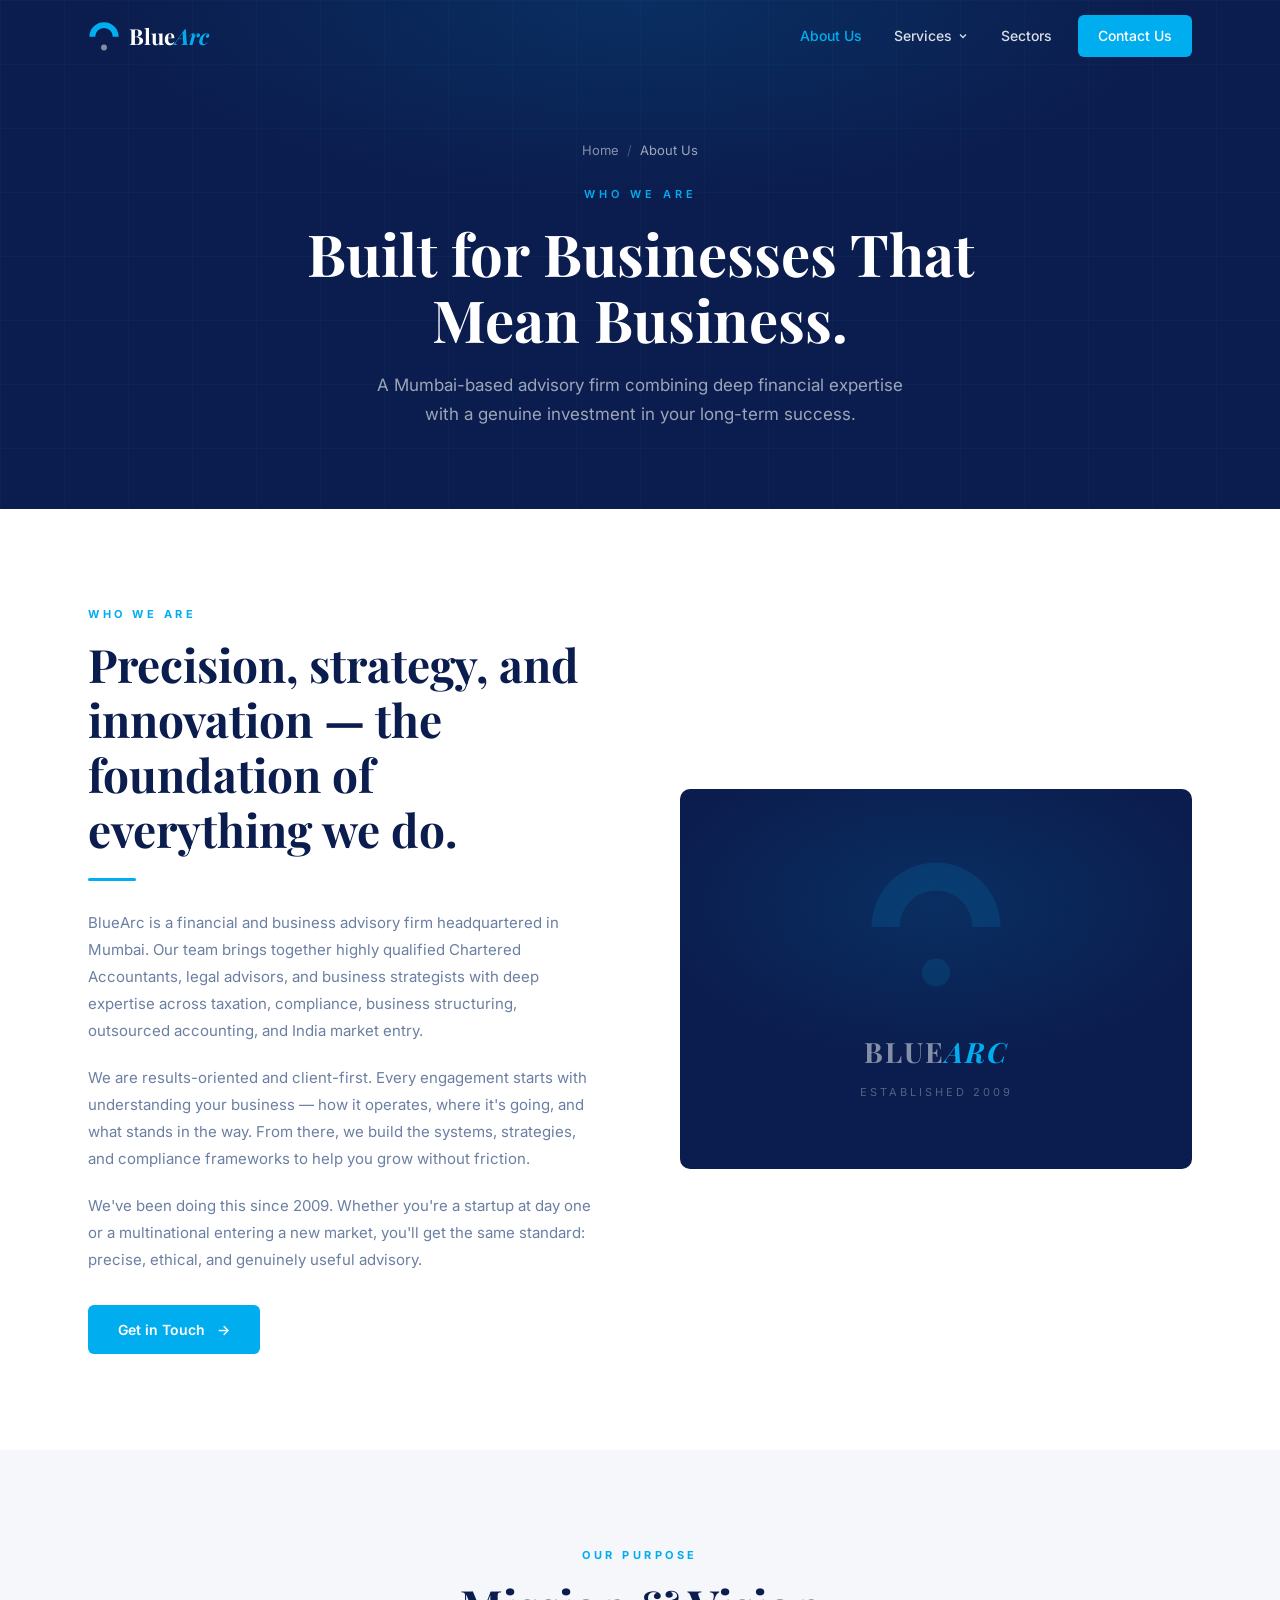
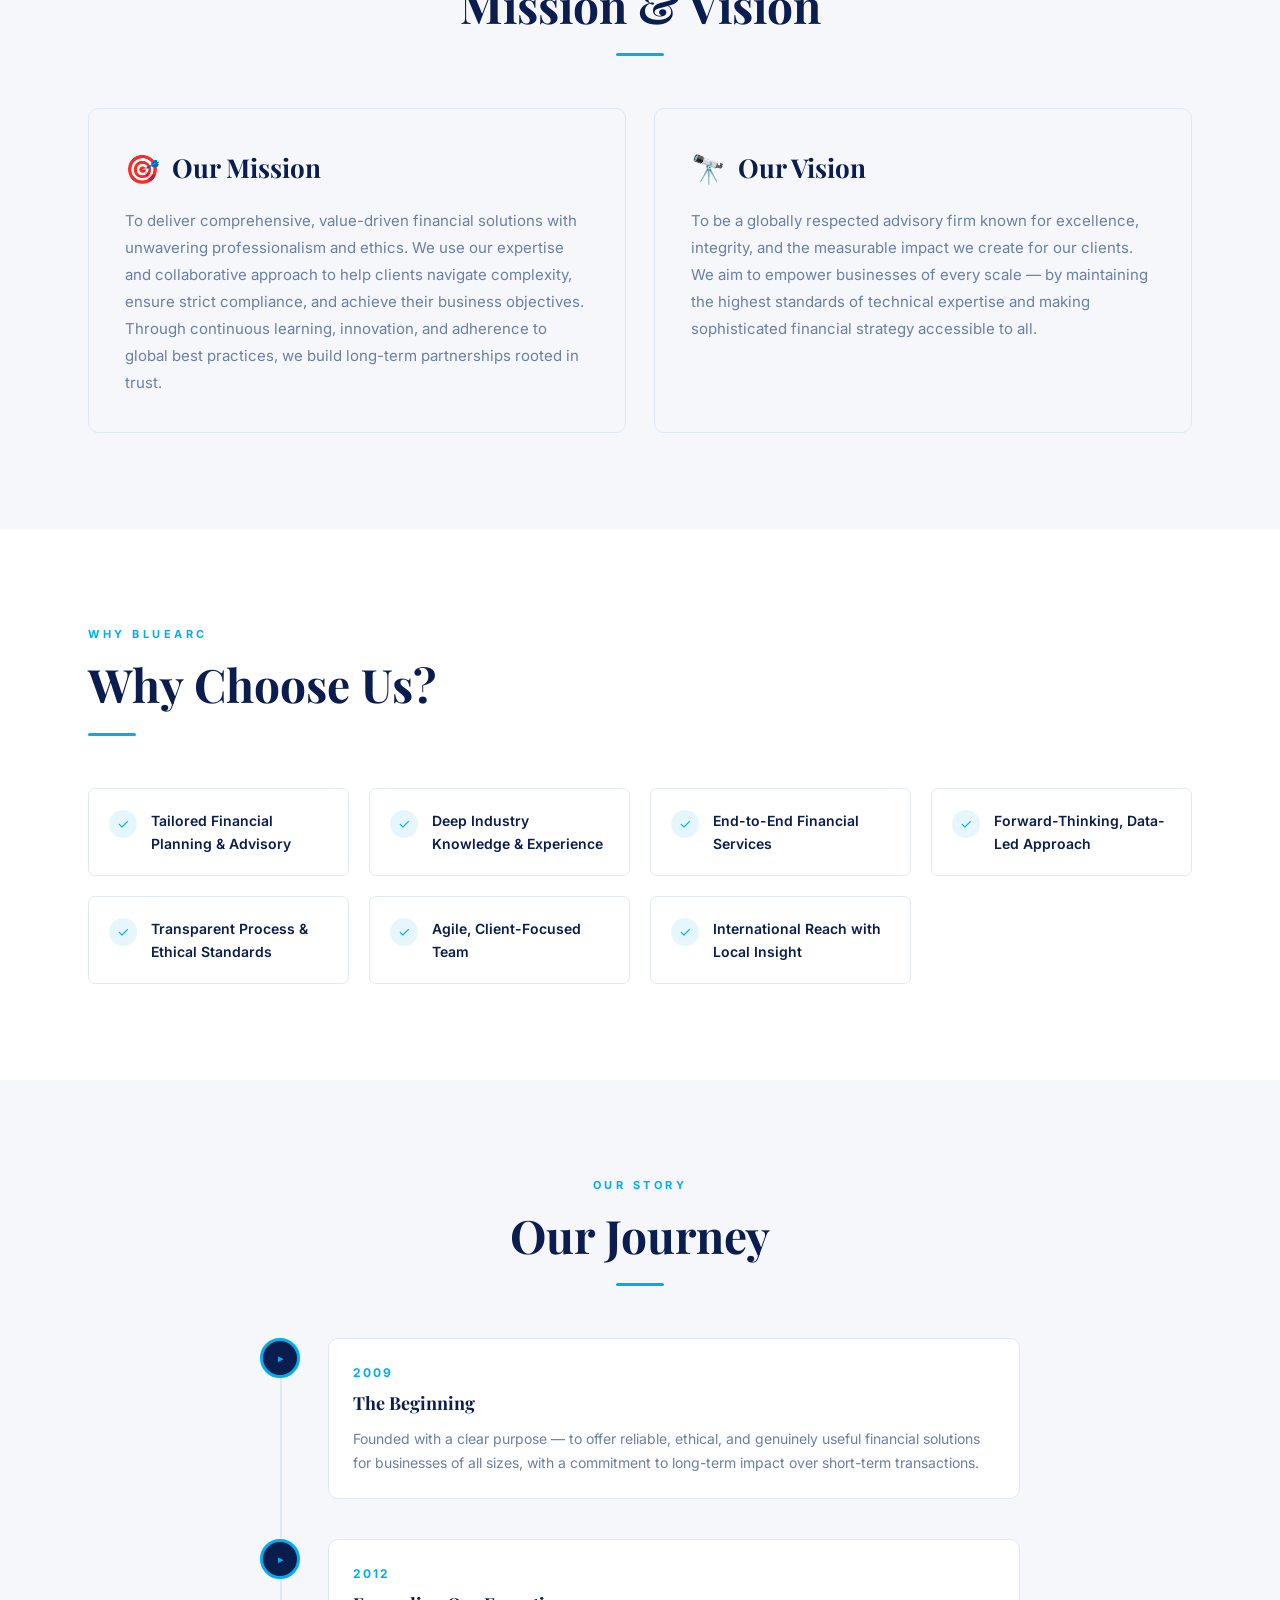
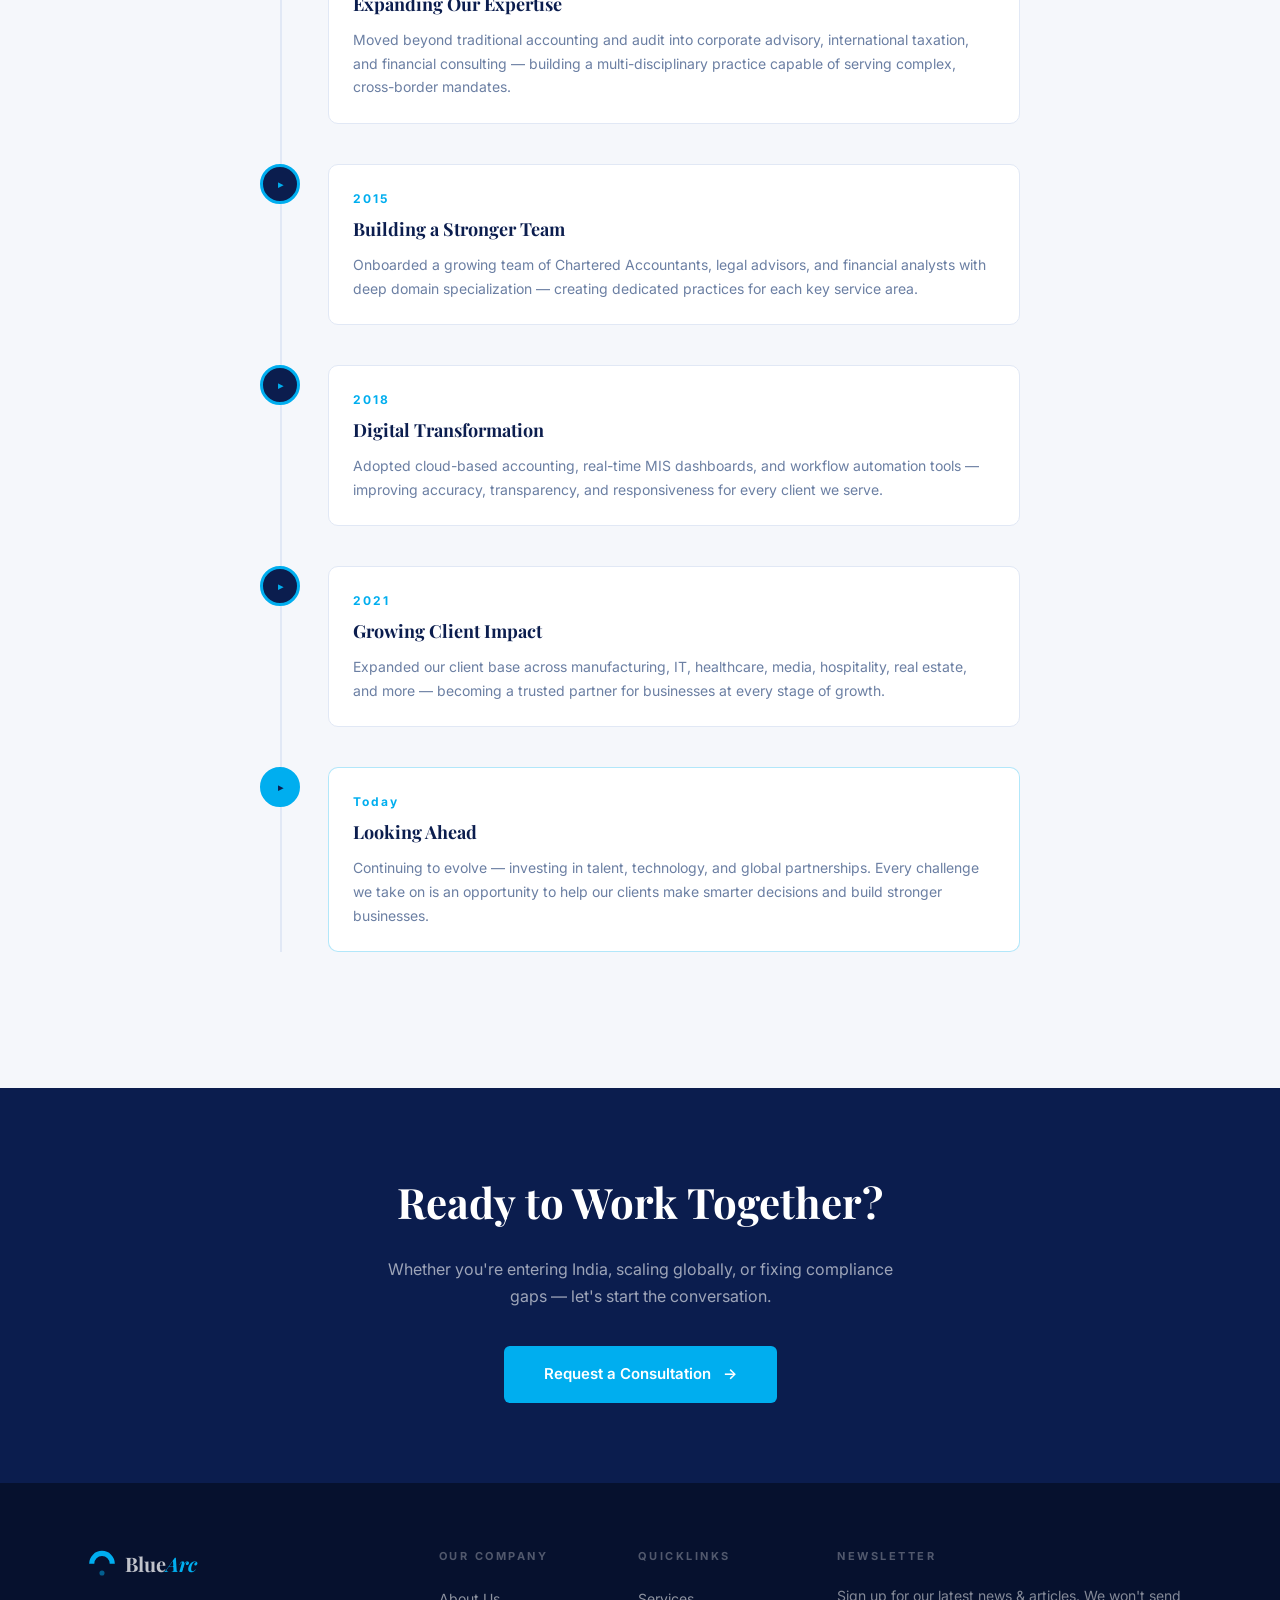
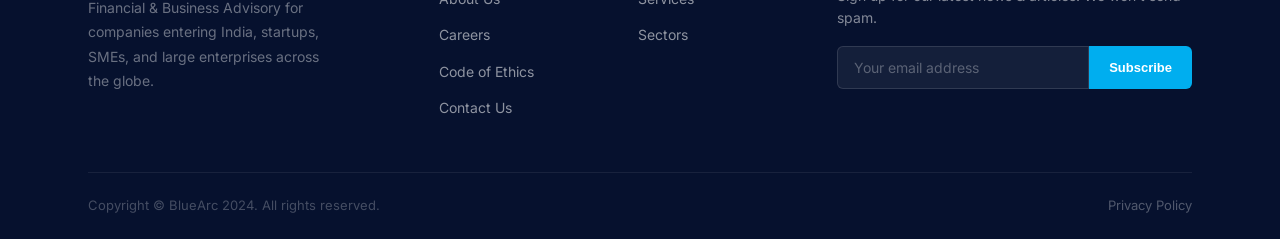
==== commit 92de5636: "Rephrase content, restructure services, remove stats/team/blog/resources - Removed stats section and" ====
--- a/about.html
+++ b/about.html
@@ -4,7 +4,7 @@
   <meta charset="UTF-8" />
   <meta name="viewport" content="width=device-width, initial-scale=1.0" />
   <title>About Us | BlueArc</title>
-  <meta name="description" content="At BlueArc, we believe that precision, strategy, and innovation form the foundation of exceptional professional services." />
+  <meta name="description" content="BlueArc — a Mumbai-based financial and business advisory firm built on precision, strategy, and long-term client relationships." />
   <link rel="preconnect" href="https://fonts.googleapis.com" />
   <link rel="preconnect" href="https://fonts.gstatic.com" crossorigin />
   <link href="https://fonts.googleapis.com/css2?family=Playfair+Display:ital,wght@0,400;0,600;0,700;1,400;1,600&family=Inter:wght@300;400;500;600;700&display=swap" rel="stylesheet" />
@@ -35,24 +35,14 @@
           <a href="services.html">All Services</a>
           <div class="nav-dropdown-divider"></div>
           <a href="services.html#business-setup">Business Setup in India</a>
+          <a href="services.html#virtual-cfo">Virtual CFO</a>
           <a href="services.html#offshore-accounting">Offshore Accounting</a>
           <a href="services.html#direct-taxation">Direct Taxation</a>
           <a href="services.html#indirect-taxation">Indirect Taxation</a>
-          <a href="services.html#audit-assurance">Audit &amp; Assurance</a>
-          <a href="services.html#virtual-cfo">Virtual CFO</a>
+          <a href="services.html#workflow-automation">Workflow Automation</a>
         </div>
       </li>
       <li class="nav-item"><a href="sectors.html" class="nav-link">Sectors</a></li>
-      <li class="nav-item has-dropdown">
-        <a href="blogs.html" class="nav-link">Resources
-          <svg width="12" height="12" viewBox="0 0 24 24" fill="none" stroke="currentColor" stroke-width="2.5"><polyline points="6 9 12 15 18 9"/></svg>
-        </a>
-        <div class="nav-dropdown">
-          <a href="blogs.html">Blogs</a>
-          <a href="case-study.html">Case Study</a>
-        </div>
-      </li>
-      <li class="nav-item"><a href="tools.html" class="nav-link">Tools</a></li>
       <li class="nav-item"><a href="contact.html" class="nav-link nav-cta">Contact Us</a></li>
     </ul>
   </div>
@@ -68,8 +58,8 @@
       <span style="color:rgba(255,255,255,0.6)">About Us</span>
     </div>
     <span class="page-hero-label">Who We Are</span>
-    <h1>Empowering Businesses with<br>Financial Clarity &amp; Compliance</h1>
-    <p>Based in Mumbai, bringing together skilled professionals with deep expertise in taxation, financial advisory, and business structuring.</p>
+    <h1>Built for Businesses That<br>Mean Business.</h1>
+    <p>A Mumbai-based advisory firm combining deep financial expertise with a genuine investment in your long-term success.</p>
   </div>
 </section>
 
@@ -78,12 +68,12 @@
   <div class="container">
     <div class="about-intro-grid">
       <div class="about-intro-text reveal">
-        <span class="label">Financial Solutions Designed for Your Growth</span>
-        <h2 class="section-title">At BlueArc, precision, strategy, and innovation form the foundation of exceptional professional services.</h2>
+        <span class="label">Who We Are</span>
+        <h2 class="section-title">Precision, strategy, and innovation — the foundation of everything we do.</h2>
         <div class="divider" style="margin-bottom:28px"></div>
-        <p>Based in Mumbai, the firm brings together a team of highly skilled professionals with deep expertise in taxation, financial advisory, business structuring, audits, India business setup, and outsourced accounting.</p>
-        <p>Our approach is client-centric and results-oriented. We are dedicated to building robust systems and processes, providing clear guidance for regulatory compliance, and delivering strategic solutions that help businesses scale sustainably.</p>
-        <p>Our work begins when you have a business idea. We help you execute it with the right statutory and regulatory practices — from incorporation to expansion, and beyond.</p>
+        <p>BlueArc is a financial and business advisory firm headquartered in Mumbai. Our team brings together highly qualified Chartered Accountants, legal advisors, and business strategists with deep expertise across taxation, compliance, business structuring, outsourced accounting, and India market entry.</p>
+        <p>We are results-oriented and client-first. Every engagement starts with understanding your business — how it operates, where it's going, and what stands in the way. From there, we build the systems, strategies, and compliance frameworks to help you grow without friction.</p>
+        <p>We've been doing this since 2009. Whether you're a startup at day one or a multinational entering a new market, you'll get the same standard: precise, ethical, and genuinely useful advisory.</p>
         <div style="margin-top:32px">
           <a href="contact.html" class="btn btn-primary btn-arrow">Get in Touch</a>
         </div>
@@ -113,11 +103,11 @@
     <div class="mv-grid">
       <div class="mv-card reveal">
         <h3><span>🎯</span> Our Mission</h3>
-        <p>To provide comprehensive, value-driven financial solutions with unwavering professionalism and ethics. We leverage our expertise and collaborative approach to help clients navigate complexities, ensure strict compliance, and achieve their business objectives. Through continuous learning, innovation, and adherence to ICAI's Code of Conduct and global best practices, we foster long-term partnerships built on trust.</p>
+        <p>To deliver comprehensive, value-driven financial solutions with unwavering professionalism and ethics. We use our expertise and collaborative approach to help clients navigate complexity, ensure strict compliance, and achieve their business objectives. Through continuous learning, innovation, and adherence to global best practices, we build long-term partnerships rooted in trust.</p>
       </div>
       <div class="mv-card reveal reveal-d1">
         <h3><span>🔭</span> Our Vision</h3>
-        <p>To be a globally respected firm known for delivering excellence in professional services and driving sustainable growth for clients across industries and geographies. We aim to empower businesses by upholding the highest standards of integrity, technical expertise, and innovation in everything we do.</p>
+        <p>To be a globally respected advisory firm known for excellence, integrity, and the measurable impact we create for our clients. We aim to empower businesses of every scale — by maintaining the highest standards of technical expertise and making sophisticated financial strategy accessible to all.</p>
       </div>
     </div>
   </div>
@@ -164,68 +154,6 @@
   </div>
 </section>
 
-<!-- ═══ TEAM ═══ -->
-<section class="team section" style="background:var(--light)">
-  <div class="container">
-    <div class="section-head centered reveal">
-      <span class="label">Our People</span>
-      <h2 class="section-title">Leadership</h2>
-      <div class="divider divider-center"></div>
-    </div>
-    <div class="team-grid" style="grid-template-columns:repeat(3,1fr)">
-
-      <div class="team-card reveal">
-        <div class="team-avatar" style="background:linear-gradient(135deg,#0B1D4E,#1A6FAF)">MP</div>
-        <div class="team-name">Manan Patel</div>
-        <div class="team-role">Founder</div>
-        <div class="team-creds">FCA, LLB</div>
-        <p class="team-bio">Fellow Chartered Accountant and LLB graduate with over 15 years of experience. Specializes in corporate tax, India business setup, FEMA compliance, and tax litigations. Advises HNIs, SMEs, NRIs, and corporates on tax structuring and litigation. With a strong focus on startups, provides expertise in financial projections, valuations, and tax strategies.</p>
-      </div>
-
-      <div class="team-card reveal reveal-d1">
-        <div class="team-avatar" style="background:linear-gradient(135deg,#00AEEF,#0B6BAF)">NS</div>
-        <div class="team-name">Nimit Shah</div>
-        <div class="team-role">Founder</div>
-        <div class="team-creds">FCA</div>
-        <p class="team-bio">Qualified Chartered Accountant and highly respected advisor in financial and business consulting, with a focus on servicing NRIs, international enterprises, and high-growth startups. Known for precision, professionalism, and global outlook. Offers end-to-end advisory services tailored to complex financial and regulatory challenges.</p>
-      </div>
-
-      <div class="team-card reveal reveal-d2">
-        <div class="team-avatar" style="background:linear-gradient(135deg,#00AEEF,#1A7FC1)">MG</div>
-        <div class="team-name">Monica Gupta</div>
-        <div class="team-role">Associate</div>
-        <div class="team-creds">FCA, IFRS</div>
-        <p class="team-bio">Fellow Chartered Accountant and strategic-growth advisor with deep expertise in business expansion and organizational development. Active angel investor in 20+ early to pre-Series A startups. Mentored over 50 founders on vision, go-to-market refinement, and capital-efficient decision-making.</p>
-      </div>
-
-      <div class="team-card reveal">
-        <div class="team-avatar" style="background:linear-gradient(135deg,#1A7FC1,#0B1D4E)">PA</div>
-        <div class="team-name">Pranita Agarwal</div>
-        <div class="team-role">Valuation Consultant</div>
-        <div class="team-creds">ACA, CFA, Registered Valuer (S&amp;FA)</div>
-        <p class="team-bio">Director at Omnifin and Registered Valuer with IBBI. Associate Chartered Accountant (ICAI) and CFA (USA) Level III. Over 8 years of experience in valuations. Advised on angel fundraising, private placements, M&amp;A, intangible assets, and statutory valuation mandates.</p>
-      </div>
-
-      <div class="team-card reveal reveal-d1">
-        <div class="team-avatar" style="background:linear-gradient(135deg,#0B1D4E,#00AEEF)">BS</div>
-        <div class="team-name">Brinda Shah</div>
-        <div class="team-role">Partner</div>
-        <div class="team-creds">Administration &amp; Operations</div>
-        <p class="team-bio">Brinda closely manages the administration and operations of BlueArc, ensuring seamless client experience and organizational excellence across every engagement.</p>
-      </div>
-
-      <div class="team-card reveal reveal-d2">
-        <div class="team-avatar" style="background:linear-gradient(135deg,#0B2A6E,#0B1D4E)">RH</div>
-        <div class="team-name">Rahul Hingmire</div>
-        <div class="team-role">Chief Legal Advisor</div>
-        <div class="team-creds">LLB, IBC Specialist</div>
-        <p class="team-bio">Specialises in Civil &amp; Commercial Litigation and Alternative Dispute Resolution. Focuses on Insolvency and Bankruptcy Code proceedings before National Company Law Tribunals across India, having successfully handled complex commercial transactions.</p>
-      </div>
-
-    </div>
-  </div>
-</section>
-
 <!-- ═══ JOURNEY TIMELINE ═══ -->
 <section class="timeline-section section">
   <div class="container">
@@ -241,7 +169,7 @@
         <div class="timeline-body">
           <div class="timeline-year">2009</div>
           <h4>The Beginning</h4>
-          <p>Founded with a vision to offer reliable, ethical, and insightful financial solutions, starting with a goal to empower businesses of all sizes.</p>
+          <p>Founded with a clear purpose — to offer reliable, ethical, and genuinely useful financial solutions for businesses of all sizes, with a commitment to long-term impact over short-term transactions.</p>
         </div>
       </div>
 
@@ -250,7 +178,7 @@
         <div class="timeline-body">
           <div class="timeline-year">2012</div>
           <h4>Expanding Our Expertise</h4>
-          <p>Expanded from traditional accounting, taxation, and auditing into corporate advisory, financial consulting, and international taxation, building a multi-disciplinary team.</p>
+          <p>Moved beyond traditional accounting and audit into corporate advisory, international taxation, and financial consulting — building a multi-disciplinary practice capable of serving complex, cross-border mandates.</p>
         </div>
       </div>
 
@@ -258,8 +186,8 @@
         <div class="timeline-dot"><span>▸</span></div>
         <div class="timeline-body">
           <div class="timeline-year">2015</div>
-          <h4>Building a Strong Team</h4>
-          <p>Onboarded qualified Chartered Accountants, Company Secretaries, and financial analysts with wealth of industry experience and department-wise specialization.</p>
+          <h4>Building a Stronger Team</h4>
+          <p>Onboarded a growing team of Chartered Accountants, legal advisors, and financial analysts with deep domain specialization — creating dedicated practices for each key service area.</p>
         </div>
       </div>
 
@@ -268,7 +196,7 @@
         <div class="timeline-body">
           <div class="timeline-year">2018</div>
           <h4>Digital Transformation</h4>
-          <p>Embraced technology with digital accounting tools, cloud-based solutions, and dashboards for real-time insights, driving efficiency and transparency for clients.</p>
+          <p>Adopted cloud-based accounting, real-time MIS dashboards, and workflow automation tools — improving accuracy, transparency, and responsiveness for every client we serve.</p>
         </div>
       </div>
 
@@ -276,8 +204,8 @@
         <div class="timeline-dot"><span>▸</span></div>
         <div class="timeline-body">
           <div class="timeline-year">2021</div>
-          <h4>Diverse Clientele &amp; Impact</h4>
-          <p>Client base grew across sectors including manufacturing, trading, IT, healthcare, media and entertainment, hospitality, and more.</p>
+          <h4>Growing Client Impact</h4>
+          <p>Expanded our client base across manufacturing, IT, healthcare, media, hospitality, real estate, and more — becoming a trusted partner for businesses at every stage of growth.</p>
         </div>
       </div>
 
@@ -286,7 +214,7 @@
         <div class="timeline-body" style="border-color:rgba(0,174,239,0.3)">
           <div class="timeline-year">Today</div>
           <h4>Looking Ahead</h4>
-          <p>Continuing to evolve, committed to excellence, compliance, and personalized service. With every challenge, an opportunity to guide clients toward smarter decisions and stronger growth.</p>
+          <p>Continuing to evolve — investing in talent, technology, and global partnerships. Every challenge we take on is an opportunity to help our clients make smarter decisions and build stronger businesses.</p>
         </div>
       </div>
 
@@ -297,8 +225,8 @@
 <!-- ═══ CTA ═══ -->
 <section class="cta-banner">
   <div class="container">
-    <h2>Let's Discuss Your Financial Future</h2>
-    <p>Whether you need help with business setup, tax compliance, or strategic growth — our team is ready to guide you.</p>
+    <h2>Ready to Work Together?</h2>
+    <p>Whether you're entering India, scaling globally, or fixing compliance gaps — let's start the conversation.</p>
     <a href="contact.html" class="btn btn-primary btn-lg btn-arrow">Request a Consultation</a>
   </div>
 </section>
@@ -315,15 +243,13 @@
           </svg>
           <span class="footer-logo-text">Blue<em>Arc</em></span>
         </div>
-        <p>Financial &amp; Business Advisory for companies coming to India, startups, SMEs, and large enterprises across the globe.</p>
+        <p>Financial &amp; Business Advisory for companies entering India, startups, SMEs, and large enterprises across the globe.</p>
       </div>
       <div class="footer-col">
         <h5>Our Company</h5>
         <ul>
           <li><a href="about.html">About Us</a></li>
           <li><a href="#">Careers</a></li>
-          <li><a href="blogs.html">Blogs</a></li>
-          <li><a href="case-study.html">Case Study</a></li>
           <li><a href="#">Code of Ethics</a></li>
           <li><a href="contact.html">Contact Us</a></li>
         </ul>
@@ -333,12 +259,11 @@
         <ul>
           <li><a href="services.html">Services</a></li>
           <li><a href="sectors.html">Sectors</a></li>
-          <li><a href="tools.html">Tools</a></li>
         </ul>
       </div>
       <div class="footer-col footer-newsletter">
         <h5>Newsletter</h5>
-        <p>Sign up for our latest news &amp; articles. We won't send spam or irrelevant messages.</p>
+        <p>Sign up for our latest news &amp; articles. We won't send spam.</p>
         <div class="newsletter-form">
           <input type="email" class="newsletter-input" placeholder="Your email address" />
           <button class="newsletter-btn">Subscribe</button>
